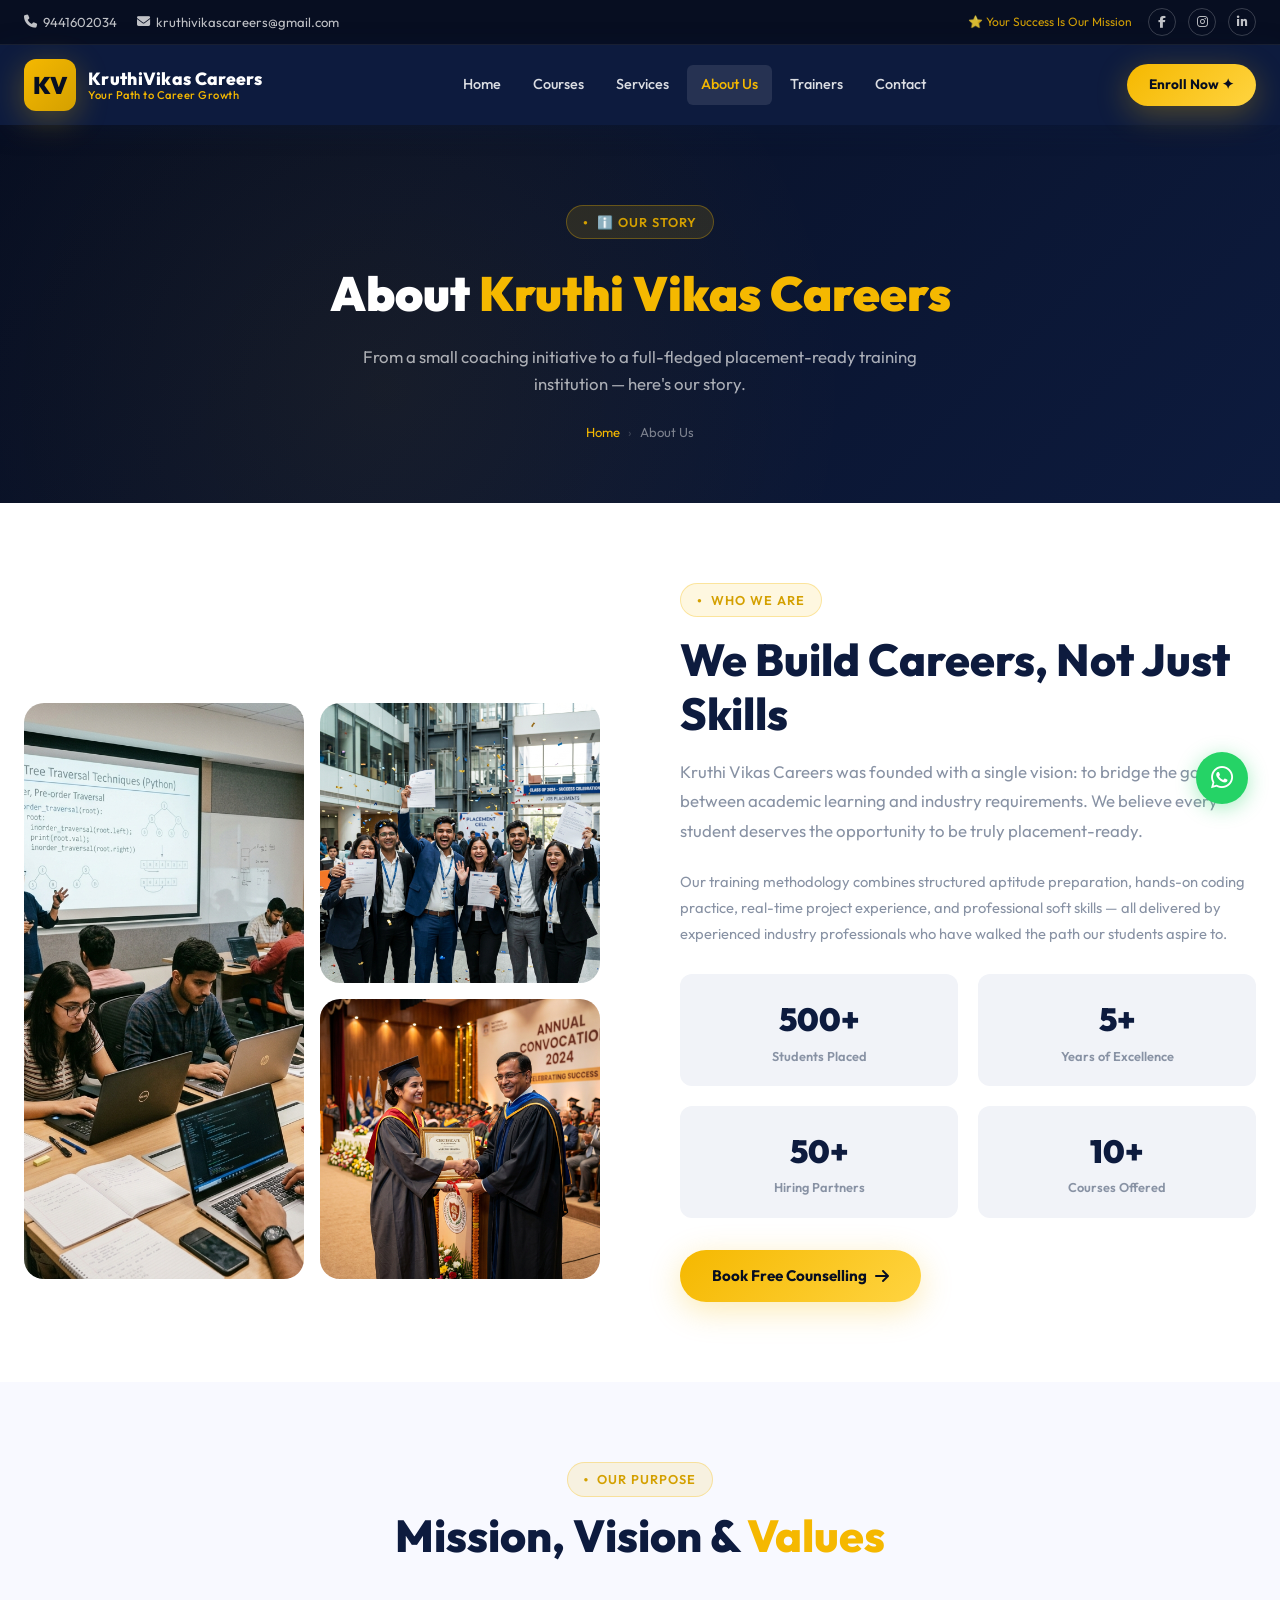
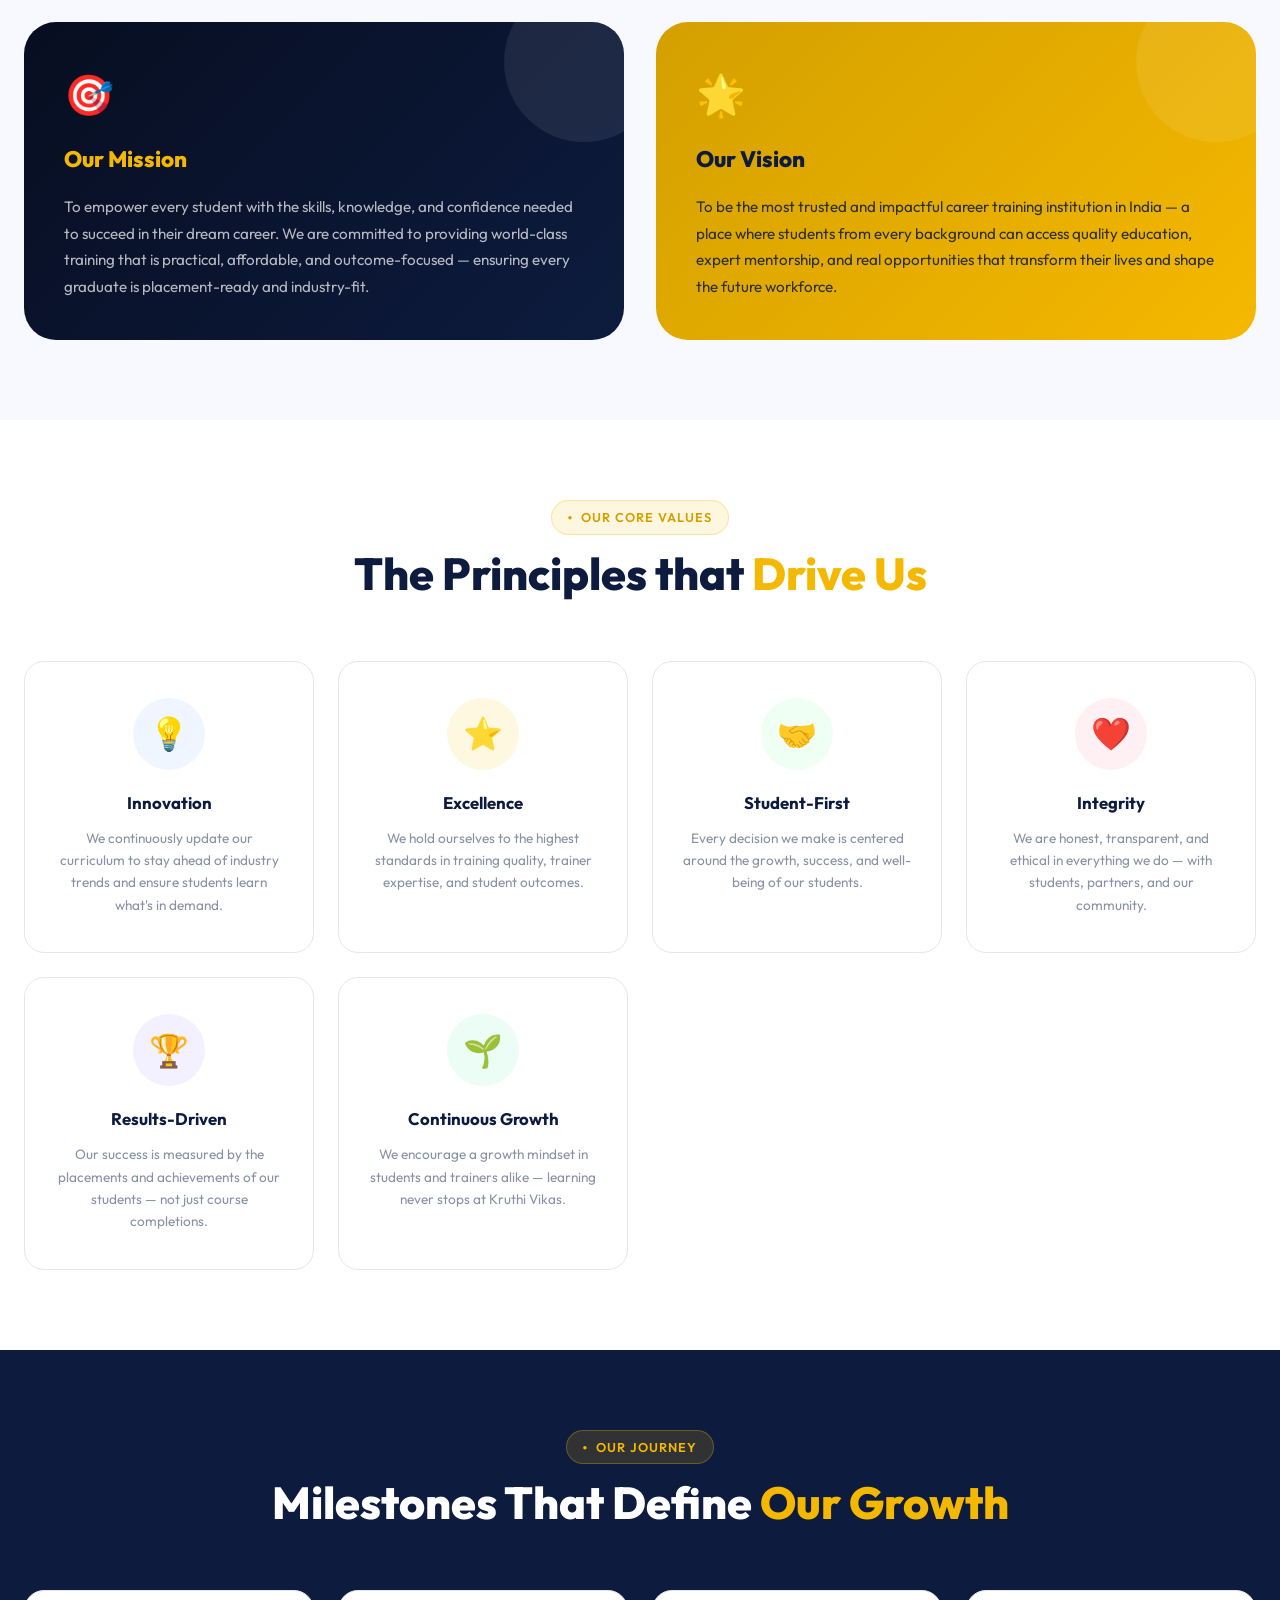
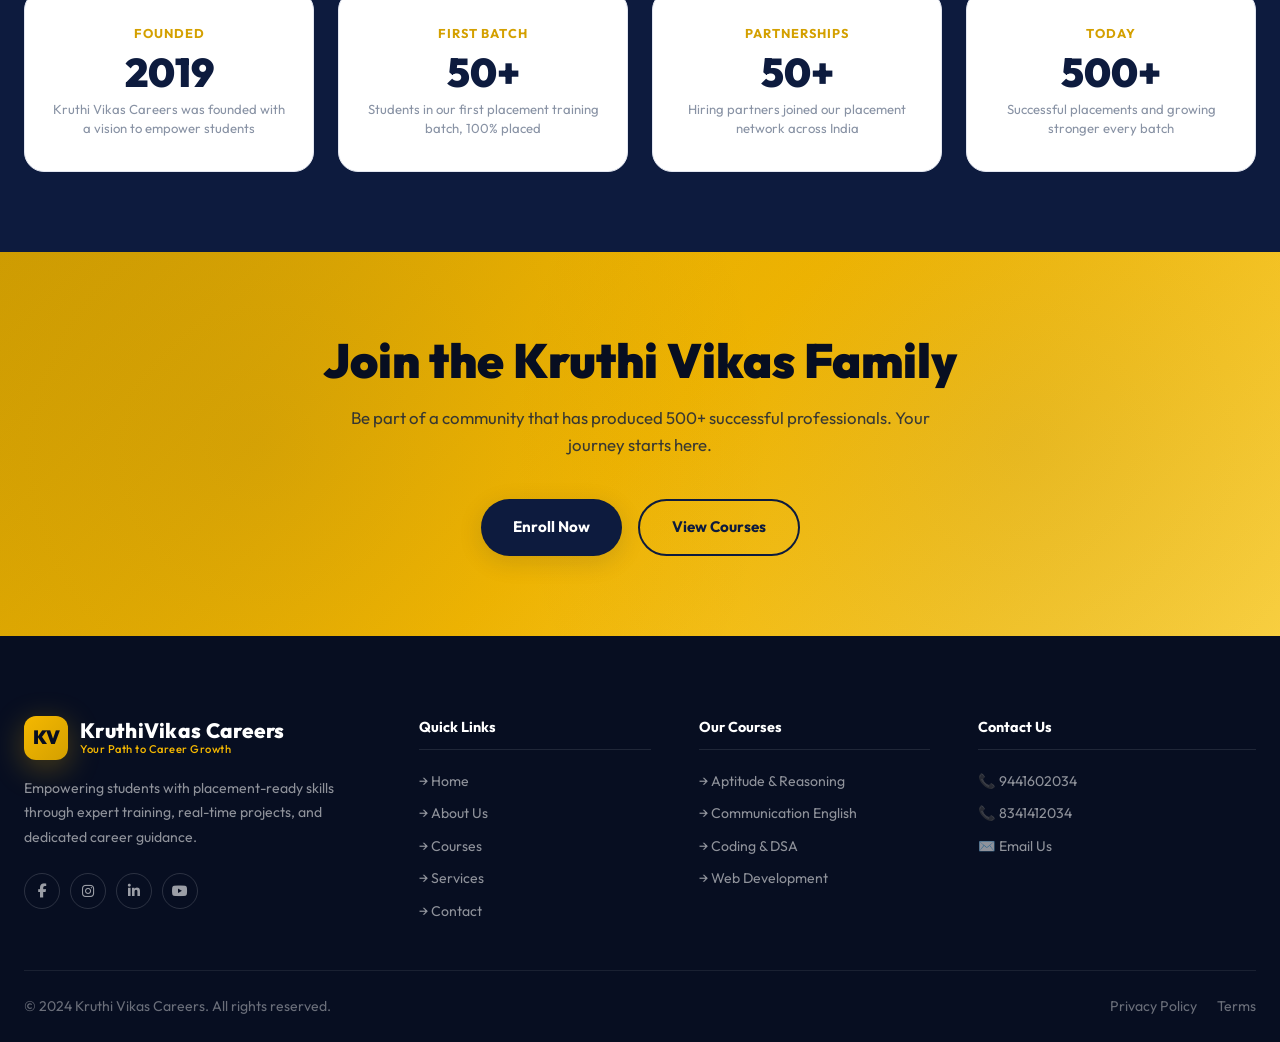
==== about.html @ ca3c44d1 "First Upload" ====
<!DOCTYPE html>
<html lang="en">
<head>
  <meta charset="UTF-8" />
  <meta name="viewport" content="width=device-width, initial-scale=1.0" />
  <title>About Us | Kruthi Vikas Careers</title>
  <meta name="description" content="Learn about Kruthi Vikas Careers — our mission to empower students with placement-ready skills, our story, values, and the team behind our success." />
  <link rel="stylesheet" href="assets/style.css" />
  <link rel="stylesheet" href="https://cdnjs.cloudflare.com/ajax/libs/font-awesome/6.5.0/css/all.min.css" />
  <style>
    .about-hero { display:grid;grid-template-columns:1fr 1fr;gap:80px;align-items:center;padding:80px 0; }
    .about-img-grid { display:grid;grid-template-columns:1fr 1fr;gap:16px;height:480px; }
    .about-img-grid img { width:100%;height:100%;object-fit:cover;border-radius:var(--radius-lg); }
    .about-img-grid img:first-child { grid-row:span 2;border-radius:var(--radius-xl); }
    .values-grid { display:grid;grid-template-columns:repeat(auto-fill,minmax(260px,1fr));gap:24px;margin-top:60px; }
    .value-card { padding:36px 28px;border-radius:var(--radius-lg);background:var(--white);border:1px solid var(--gray-200);text-align:center;transition:var(--transition); }
    .value-card:hover { transform:translateY(-4px);box-shadow:var(--shadow-md);border-color:var(--gold); }
    .value-icon { width:72px;height:72px;border-radius:50%;display:grid;place-items:center;font-size:2rem;margin:0 auto 20px; }
    .value-card h3 { font-size:1.05rem;font-weight:700;color:var(--navy);margin-bottom:10px; }
    .value-card p { font-size:0.85rem;color:var(--gray-500);line-height:1.65; }
    .mission-vision { display:grid;grid-template-columns:1fr 1fr;gap:32px;margin-top:60px; }
    .mv-card { padding:40px;border-radius:var(--radius-xl);position:relative;overflow:hidden; }
    .mv-card::before { content:'';position:absolute;top:-40px;right:-40px;width:160px;height:160px;border-radius:50%;background:rgba(255,255,255,0.08); }
    .mv-card.mission { background:linear-gradient(135deg,var(--navy-dark),var(--navy)); }
    .mv-card.vision  { background:linear-gradient(135deg,var(--gold-dark),var(--gold)); }
    .mv-icon { font-size:2.5rem;margin-bottom:16px; }
    .mv-card.mission h3 { color:var(--gold); }
    .mv-card.vision h3  { color:var(--navy); }
    .mv-card.mission p  { color:rgba(255,255,255,0.7);font-size:0.95rem;line-height:1.75; }
    .mv-card.vision p   { color:var(--navy);opacity:0.85;font-size:0.95rem;line-height:1.75; }
    .team-section { padding:100px 0;background:var(--off-white); }
    .milestones { display:grid;grid-template-columns:repeat(4,1fr);gap:24px;margin-top:60px; }
    .milestone-card { background:var(--white);border-radius:var(--radius-lg);padding:32px 24px;text-align:center;border:1px solid var(--gray-200);transition:var(--transition); }
    .milestone-card:hover { box-shadow:var(--shadow-md);border-color:var(--gold); }
    .milestone-year { font-size:0.8rem;font-weight:700;color:var(--gold-dark);text-transform:uppercase;letter-spacing:1px;margin-bottom:8px; }
    .milestone-num  { font-size:2.5rem;font-weight:900;color:var(--navy);line-height:1; }
    .milestone-desc { font-size:0.82rem;color:var(--gray-500);margin-top:8px;line-height:1.5; }
    @media(max-width:768px){.about-hero{grid-template-columns:1fr;gap:40px;}.about-img-grid{height:320px;}.mission-vision{grid-template-columns:1fr;}.milestones{grid-template-columns:repeat(2,1fr);}}.about-img-grid img:first-child{border-radius:var(--radius-lg);}
  </style>
</head>
<body>

<!-- TOP BAR -->
<div id="topbar">
  <div class="container">
    <div class="topbar-left">
      <span class="topbar-item"><i class="fa fa-phone"></i> <a href="tel:9441602034">9441602034</a></span>
      <span class="topbar-item"><i class="fa fa-envelope"></i> <a href="mailto:kruthivikascareers@gmail.com">kruthivikascareers@gmail.com</a></span>
    </div>
    <div class="topbar-right">
      <span style="font-size:0.75rem;color:rgba(245,184,0,0.85);">⭐ Your Success Is Our Mission</span>
      <div class="social-links"><a href="#"><i class="fab fa-facebook-f"></i></a><a href="#"><i class="fab fa-instagram"></i></a><a href="#"><i class="fab fa-linkedin-in"></i></a></div>
    </div>
  </div>
</div>

<!-- NAVBAR -->
<nav id="navbar">
  <div class="container">
    <div class="nav-inner">
      <a href="index.html" class="nav-logo"><div class="logo-icon">KV</div><div class="logo-text"><span class="name">KruthiVikas Careers</span><span class="tagline">Your Path to Career Growth</span></div></a>
      <ul class="nav-links">
        <li><a href="index.html">Home</a></li>
        <li><a href="courses.html">Courses</a></li>
        <li><a href="services.html">Services</a></li>
        <li><a href="about.html" class="active">About Us</a></li>
        <li><a href="trainers.html">Trainers</a></li>
        <li><a href="contact.html">Contact</a></li>
      </ul>
      <div class="nav-actions"><a href="contact.html" class="btn btn-primary btn-sm">Enroll Now ✦</a><button class="hamburger" id="hamburger"><span></span><span></span><span></span></button></div>
    </div>
  </div>
</nav>
<div class="mobile-nav" id="mobileNav">
  <div class="mobile-nav-header"><a href="index.html" class="nav-logo"><div class="logo-icon" style="width:40px;height:40px;font-size:1.1rem;">KV</div><div class="logo-text"><span class="name">KruthiVikas Careers</span></div></a><button class="mobile-nav-close" id="mobileNavClose">✕</button></div>
  <div class="mobile-nav-links"><a href="index.html">🏠 Home</a><a href="courses.html">📚 Courses</a><a href="services.html">⚡ Services</a><a href="about.html">ℹ️ About Us</a><a href="trainers.html">👨‍🏫 Trainers</a><a href="contact.html">📞 Contact</a></div>
  <div class="mobile-nav-footer"><div class="mobile-nav-cta"><a href="contact.html" class="btn btn-primary" style="justify-content:center;">Enroll Now ✦</a></div></div>
</div>

<!-- PAGE HEADER -->
<div class="page-header">
  <div class="container">
    <div class="page-header-inner">
      <div class="section-tag" style="margin:0 auto 16px;">ℹ️ Our Story</div>
      <h1>About <span>Kruthi Vikas Careers</span></h1>
      <p>From a small coaching initiative to a full-fledged placement-ready training institution — here's our story.</p>
      <div class="breadcrumb"><a href="index.html">Home</a><span class="sep">›</span><span>About Us</span></div>
    </div>
  </div>
</div>

<!-- ABOUT HERO -->
<section style="background:var(--white);">
  <div class="container">
    <div class="about-hero">
      <!-- Left Images -->
      <div class="about-img-grid fade-up">
        <img src="assets/training_classroom.png" alt="Training at Kruthi Vikas" loading="lazy" />
        <img src="assets/placement_success.png" alt="Placement Success" loading="lazy" />
        <img src="assets/certification_award.png" alt="Certification Award" loading="lazy" />
      </div>
      <!-- Right Content -->
      <div class="fade-up fade-up-delay-1">
        <div class="section-tag">Who We Are</div>
        <h2 class="section-title" style="margin:16px 0;">We Build Careers, Not Just Skills</h2>
        <p class="section-subtitle" style="margin-bottom:24px;">Kruthi Vikas Careers was founded with a single vision: to bridge the gap between academic learning and industry requirements. We believe every student deserves the opportunity to be truly placement-ready.</p>
        <p style="font-size:0.92rem;color:var(--gray-500);line-height:1.75;margin-bottom:28px;">Our training methodology combines structured aptitude preparation, hands-on coding practice, real-time project experience, and professional soft skills — all delivered by experienced industry professionals who have walked the path our students aspire to.</p>
        <div style="display:grid;grid-template-columns:1fr 1fr;gap:20px;margin-bottom:32px;">
          <div style="padding:20px;background:var(--gray-100);border-radius:var(--radius-md);text-align:center;">
            <div style="font-size:2rem;font-weight:900;color:var(--navy);">500+</div>
            <div style="font-size:0.8rem;color:var(--gray-500);font-weight:600;">Students Placed</div>
          </div>
          <div style="padding:20px;background:var(--gray-100);border-radius:var(--radius-md);text-align:center;">
            <div style="font-size:2rem;font-weight:900;color:var(--navy);">5+</div>
            <div style="font-size:0.8rem;color:var(--gray-500);font-weight:600;">Years of Excellence</div>
          </div>
          <div style="padding:20px;background:var(--gray-100);border-radius:var(--radius-md);text-align:center;">
            <div style="font-size:2rem;font-weight:900;color:var(--navy);">50+</div>
            <div style="font-size:0.8rem;color:var(--gray-500);font-weight:600;">Hiring Partners</div>
          </div>
          <div style="padding:20px;background:var(--gray-100);border-radius:var(--radius-md);text-align:center;">
            <div style="font-size:2rem;font-weight:900;color:var(--navy);">10+</div>
            <div style="font-size:0.8rem;color:var(--gray-500);font-weight:600;">Courses Offered</div>
          </div>
        </div>
        <a href="contact.html" class="btn btn-primary">Book Free Counselling <i class="fa fa-arrow-right"></i></a>
      </div>
    </div>
  </div>
</section>

<!-- MISSION & VISION -->
<section style="padding:80px 0;background:var(--off-white);">
  <div class="container">
    <div class="section-header fade-up">
      <div class="section-tag">Our Purpose</div>
      <h2 class="section-title">Mission, Vision & <span class="highlight">Values</span></h2>
    </div>
    <div class="mission-vision">
      <div class="mv-card mission fade-up">
        <div class="mv-icon">🎯</div>
        <h3 style="font-size:1.4rem;font-weight:800;margin-bottom:16px;">Our Mission</h3>
        <p>To empower every student with the skills, knowledge, and confidence needed to succeed in their dream career. We are committed to providing world-class training that is practical, affordable, and outcome-focused — ensuring every graduate is placement-ready and industry-fit.</p>
      </div>
      <div class="mv-card vision fade-up fade-up-delay-1">
        <div class="mv-icon">🌟</div>
        <h3 style="font-size:1.4rem;font-weight:800;margin-bottom:16px;">Our Vision</h3>
        <p>To be the most trusted and impactful career training institution in India — a place where students from every background can access quality education, expert mentorship, and real opportunities that transform their lives and shape the future workforce.</p>
      </div>
    </div>
  </div>
</section>

<!-- VALUES -->
<section style="padding:80px 0;background:var(--white);">
  <div class="container">
    <div class="section-header fade-up">
      <div class="section-tag">Our Core Values</div>
      <h2 class="section-title">The Principles that <span class="highlight">Drive Us</span></h2>
    </div>
    <div class="values-grid">
      <div class="value-card fade-up">
        <div class="value-icon" style="background:#EFF6FF;">💡</div>
        <h3>Innovation</h3>
        <p>We continuously update our curriculum to stay ahead of industry trends and ensure students learn what's in demand.</p>
      </div>
      <div class="value-card fade-up fade-up-delay-1">
        <div class="value-icon" style="background:#FFF8E1;">⭐</div>
        <h3>Excellence</h3>
        <p>We hold ourselves to the highest standards in training quality, trainer expertise, and student outcomes.</p>
      </div>
      <div class="value-card fade-up fade-up-delay-2">
        <div class="value-icon" style="background:#F0FFF4;">🤝</div>
        <h3>Student-First</h3>
        <p>Every decision we make is centered around the growth, success, and well-being of our students.</p>
      </div>
      <div class="value-card fade-up">
        <div class="value-icon" style="background:#FFF0F3;">❤️</div>
        <h3>Integrity</h3>
        <p>We are honest, transparent, and ethical in everything we do — with students, partners, and our community.</p>
      </div>
      <div class="value-card fade-up fade-up-delay-1">
        <div class="value-icon" style="background:#F3F0FF;">🏆</div>
        <h3>Results-Driven</h3>
        <p>Our success is measured by the placements and achievements of our students — not just course completions.</p>
      </div>
      <div class="value-card fade-up fade-up-delay-2">
        <div class="value-icon" style="background:#ECFDF5;">🌱</div>
        <h3>Continuous Growth</h3>
        <p>We encourage a growth mindset in students and trainers alike — learning never stops at Kruthi Vikas.</p>
      </div>
    </div>
  </div>
</section>

<!-- MILESTONES -->
<section style="padding:80px 0;background:var(--navy);">
  <div class="container">
    <div class="section-header fade-up">
      <div class="section-tag" style="background:rgba(245,184,0,0.15);border-color:rgba(245,184,0,0.3);color:var(--gold);">Our Journey</div>
      <h2 class="section-title" style="color:var(--white);">Milestones That Define <span class="highlight">Our Growth</span></h2>
    </div>
    <div class="milestones">
      <div class="milestone-card fade-up">
        <div class="milestone-year">Founded</div>
        <div class="milestone-num">2019</div>
        <div class="milestone-desc">Kruthi Vikas Careers was founded with a vision to empower students</div>
      </div>
      <div class="milestone-card fade-up fade-up-delay-1">
        <div class="milestone-year">First Batch</div>
        <div class="milestone-num">50+</div>
        <div class="milestone-desc">Students in our first placement training batch, 100% placed</div>
      </div>
      <div class="milestone-card fade-up fade-up-delay-2">
        <div class="milestone-year">Partnerships</div>
        <div class="milestone-num">50+</div>
        <div class="milestone-desc">Hiring partners joined our placement network across India</div>
      </div>
      <div class="milestone-card fade-up fade-up-delay-3">
        <div class="milestone-year">Today</div>
        <div class="milestone-num">500+</div>
        <div class="milestone-desc">Successful placements and growing stronger every batch</div>
      </div>
    </div>
  </div>
</section>

<!-- CTA -->
<section id="cta-banner">
  <div class="container">
    <div class="cta-inner">
      <h2>Join the Kruthi Vikas Family</h2>
      <p>Be part of a community that has produced 500+ successful professionals. Your journey starts here.</p>
      <div class="cta-buttons"><a href="contact.html" class="btn btn-navy">Enroll Now</a><a href="courses.html" class="btn btn-outline" style="border-color:var(--navy);color:var(--navy);">View Courses</a></div>
    </div>
  </div>
</section>

<!-- FOOTER -->
<footer>
  <div class="container">
    <div class="footer-main">
      <div class="footer-brand"><a href="index.html" class="nav-logo"><div class="logo-icon" style="width:44px;height:44px;font-size:1.2rem;">KV</div><div class="logo-text"><span class="name">KruthiVikas Careers</span><span class="tagline" style="color:var(--gold);">Your Path to Career Growth</span></div></a><p>Empowering students with placement-ready skills through expert training, real-time projects, and dedicated career guidance.</p><div class="footer-social"><a href="#"><i class="fab fa-facebook-f"></i></a><a href="#"><i class="fab fa-instagram"></i></a><a href="#"><i class="fab fa-linkedin-in"></i></a><a href="#"><i class="fab fa-youtube"></i></a></div></div>
      <div class="footer-col"><h4>Quick Links</h4><ul><li><a href="index.html">→ Home</a></li><li><a href="about.html">→ About Us</a></li><li><a href="courses.html">→ Courses</a></li><li><a href="services.html">→ Services</a></li><li><a href="contact.html">→ Contact</a></li></ul></div>
      <div class="footer-col"><h4>Our Courses</h4><ul><li><a href="courses.html">→ Aptitude & Reasoning</a></li><li><a href="courses.html">→ Communication English</a></li><li><a href="courses.html">→ Coding & DSA</a></li><li><a href="courses.html">→ Web Development</a></li></ul></div>
      <div class="footer-col"><h4>Contact Us</h4><ul><li><a href="tel:9441602034">📞 9441602034</a></li><li><a href="tel:8341412034">📞 8341412034</a></li><li><a href="mailto:kruthivikascareers@gmail.com">✉️ Email Us</a></li></ul></div>
    </div>
    <div class="footer-bottom"><p>© 2024 Kruthi Vikas Careers. All rights reserved.</p><div class="footer-links"><a href="#">Privacy Policy</a><a href="#">Terms</a></div></div>
  </div>
</footer>

<a href="https://wa.me/919441602034" id="wa-float" aria-label="WhatsApp"><i class="fab fa-whatsapp"></i></a>
<button id="scroll-top" onclick="scrollToTop()"><i class="fa fa-arrow-up"></i></button>

<script>
const hamburger=document.getElementById('hamburger'),mobileNav=document.getElementById('mobileNav'),mobileNavClose=document.getElementById('mobileNavClose');
window.addEventListener('scroll',()=>{document.getElementById('navbar').classList.toggle('scrolled',window.scrollY>60);document.getElementById('scroll-top').classList.toggle('visible',window.scrollY>60);});
hamburger.addEventListener('click',()=>{hamburger.classList.toggle('open');mobileNav.classList.toggle('open');document.body.style.overflow=mobileNav.classList.contains('open')?'hidden':'';});
mobileNavClose.addEventListener('click',()=>{hamburger.classList.remove('open');mobileNav.classList.remove('open');document.body.style.overflow='';});
function scrollToTop(){window.scrollTo({top:0,behavior:'smooth'});}
const obs=new IntersectionObserver(e=>e.forEach(e=>e.isIntersecting&&e.target.classList.add('visible')),{threshold:0.1});
document.querySelectorAll('.fade-up').forEach(el=>obs.observe(el));
</script>
</body>
</html>
---- assets/style.css ----
/* ==========================================================
   KRUTHI VIKAS CAREERS — Main Stylesheet
   Color Palette: Deep Navy #0D1B3E | Gold #F5B800 | White #FFFFFF
   ========================================================== */

@import url('https://fonts.googleapis.com/css2?family=Outfit:wght@300;400;500;600;700;800;900&family=Poppins:wght@300;400;500;600;700;800&display=swap');

/* ─── CSS Custom Properties ─── */
:root {
  --navy:        #0D1B3E;
  --navy-light:  #1A2F5E;
  --navy-dark:   #070E21;
  --gold:        #F5B800;
  --gold-light:  #FFD440;
  --gold-dark:   #D4A000;
  --white:       #FFFFFF;
  --off-white:   #F8F9FF;
  --gray-100:    #F1F3F8;
  --gray-200:    #E2E6F0;
  --gray-500:    #8892A4;
  --gray-700:    #4A5568;
  --text-dark:   #1A202C;

  --font-main:   'Outfit', sans-serif;
  --font-accent: 'Poppins', sans-serif;

  --radius-sm:   6px;
  --radius-md:   12px;
  --radius-lg:   20px;
  --radius-xl:   32px;
  --radius-full: 9999px;

  --shadow-sm:   0 2px 8px rgba(13,27,62,0.08);
  --shadow-md:   0 6px 24px rgba(13,27,62,0.14);
  --shadow-lg:   0 16px 48px rgba(13,27,62,0.20);
  --shadow-gold: 0 8px 32px rgba(245,184,0,0.30);

  --transition:  all 0.3s cubic-bezier(0.4, 0, 0.2, 1);
  --transition-fast: all 0.15s ease;
}

/* ─── Reset & Base ─── */
*, *::before, *::after { box-sizing: border-box; margin: 0; padding: 0; }

html {
  scroll-behavior: smooth;
  font-size: 16px;
}

body {
  font-family: var(--font-main);
  color: var(--text-dark);
  background: var(--white);
  line-height: 1.6;
  overflow-x: hidden;
}

img { max-width: 100%; height: auto; display: block; }
a  { text-decoration: none; color: inherit; }
ul { list-style: none; }
button { cursor: pointer; border: none; background: none; font-family: inherit; }

.container {
  width: 100%;
  max-width: 1280px;
  margin: 0 auto;
  padding: 0 24px;
}

/* ─── Typography Utilities ─── */
.section-tag {
  display: inline-flex;
  align-items: center;
  gap: 8px;
  background: rgba(245,184,0,0.12);
  color: var(--gold-dark);
  border: 1px solid rgba(245,184,0,0.30);
  padding: 6px 16px;
  border-radius: var(--radius-full);
  font-size: 0.8rem;
  font-weight: 600;
  text-transform: uppercase;
  letter-spacing: 1px;
}
.section-tag::before { content: '●'; font-size: 0.5rem; }

.section-title {
  font-size: clamp(1.8rem, 4vw, 2.8rem);
  font-weight: 800;
  line-height: 1.2;
  color: var(--navy);
}
.section-title .highlight { color: var(--gold); }
.section-title .highlight-white { color: var(--white); }

.section-subtitle {
  font-size: 1.05rem;
  color: var(--gray-500);
  max-width: 600px;
  line-height: 1.75;
}

/* ─── Buttons ─── */
.btn {
  display: inline-flex;
  align-items: center;
  gap: 8px;
  padding: 14px 32px;
  border-radius: var(--radius-full);
  font-size: 0.95rem;
  font-weight: 700;
  transition: var(--transition);
  white-space: nowrap;
}
.btn-primary {
  background: linear-gradient(135deg, var(--gold), var(--gold-light));
  color: var(--navy-dark);
  box-shadow: var(--shadow-gold);
}
.btn-primary:hover {
  background: linear-gradient(135deg, var(--gold-light), var(--gold));
  transform: translateY(-2px);
  box-shadow: 0 12px 40px rgba(245,184,0,0.45);
}
.btn-outline {
  border: 2px solid var(--white);
  color: var(--white);
  background: transparent;
}
.btn-outline:hover {
  background: var(--white);
  color: var(--navy);
}
.btn-navy {
  background: var(--navy);
  color: var(--white);
  box-shadow: var(--shadow-md);
}
.btn-navy:hover {
  background: var(--navy-light);
  transform: translateY(-2px);
}
.btn-gold-outline {
  border: 2px solid var(--gold);
  color: var(--gold);
  background: transparent;
}
.btn-gold-outline:hover {
  background: var(--gold);
  color: var(--navy-dark);
}
.btn-sm { padding: 10px 22px; font-size: 0.85rem; }
.btn svg, .btn i { font-size: 1rem; }

/* ─── Topbar ─── */
#topbar {
  background: var(--navy-dark);
  color: rgba(255,255,255,0.75);
  font-size: 0.82rem;
  padding: 8px 0;
  border-bottom: 1px solid rgba(255,255,255,0.08);
}
#topbar .container {
  display: flex;
  align-items: center;
  justify-content: space-between;
  flex-wrap: wrap;
  gap: 8px;
}
#topbar .topbar-left { display: flex; align-items: center; gap: 20px; flex-wrap: wrap; }
#topbar .topbar-right { display: flex; align-items: center; gap: 16px; }
#topbar a { color: rgba(255,255,255,0.75); transition: var(--transition-fast); }
#topbar a:hover { color: var(--gold); }
#topbar .topbar-item { display: flex; align-items: center; gap: 6px; }
.social-links { display: flex; align-items: center; gap: 12px; }
.social-links a {
  width: 28px; height: 28px;
  display: grid; place-items: center;
  border-radius: 50%;
  border: 1px solid rgba(255,255,255,0.20);
  color: rgba(255,255,255,0.7);
  font-size: 0.75rem;
  transition: var(--transition-fast);
}
.social-links a:hover { background: var(--gold); color: var(--navy-dark); border-color: var(--gold); }

/* ─── Navbar ─── */
#navbar {
  position: sticky;
  top: 0;
  z-index: 1000;
  background: var(--navy);
  box-shadow: 0 4px 24px rgba(13,27,62,0.30);
  transition: var(--transition);
}
#navbar.scrolled {
  background: rgba(13,27,62,0.97);
  backdrop-filter: blur(16px);
}
#navbar .nav-inner {
  display: flex;
  align-items: center;
  justify-content: space-between;
  padding: 14px 0;
  gap: 24px;
}

/* Logo */
.nav-logo { display: flex; align-items: center; gap: 12px; flex-shrink: 0; }
.nav-logo .logo-icon {
  width: 52px; height: 52px;
  background: linear-gradient(135deg, var(--gold), var(--gold-dark));
  border-radius: var(--radius-md);
  display: grid; place-items: center;
  font-size: 1.5rem;
  font-weight: 900;
  color: var(--navy-dark);
  box-shadow: var(--shadow-gold);
}
.nav-logo .logo-text { line-height: 1.2; }
.nav-logo .logo-text .name {
  display: block;
  font-size: 1.1rem;
  font-weight: 800;
  color: var(--white);
  letter-spacing: 0.3px;
}
.nav-logo .logo-text .tagline {
  display: block;
  font-size: 0.7rem;
  color: var(--gold);
  font-weight: 500;
  letter-spacing: 0.5px;
}

/* Nav Links */
.nav-links {
  display: flex;
  align-items: center;
  gap: 4px;
}
.nav-links a, .nav-links .dropdown-trigger {
  color: rgba(255,255,255,0.85);
  font-size: 0.9rem;
  font-weight: 500;
  padding: 8px 14px;
  border-radius: var(--radius-sm);
  transition: var(--transition-fast);
  display: flex;
  align-items: center;
  gap: 5px;
  white-space: nowrap;
}
.nav-links a:hover,
.nav-links a.active,
.nav-links .dropdown-trigger:hover {
  background: rgba(255,255,255,0.1);
  color: var(--gold);
}

/* Dropdown */
.nav-dropdown { position: relative; }
.dropdown-trigger { cursor: pointer; }
.dropdown-trigger svg { width: 12px; height: 12px; transition: transform 0.2s; }
.nav-dropdown:hover .dropdown-trigger svg { transform: rotate(180deg); }
.dropdown-menu {
  position: absolute;
  top: calc(100% + 8px);
  left: 50%;
  transform: translateX(-50%) translateY(8px);
  min-width: 220px;
  background: var(--white);
  border-radius: var(--radius-md);
  box-shadow: var(--shadow-lg);
  border: 1px solid var(--gray-200);
  padding: 8px;
  opacity: 0;
  visibility: hidden;
  transition: all 0.2s ease;
  z-index: 100;
}
.nav-dropdown:hover .dropdown-menu {
  opacity: 1;
  visibility: visible;
  transform: translateX(-50%) translateY(0);
}
.dropdown-menu a {
  display: flex;
  align-items: center;
  gap: 10px;
  padding: 10px 16px;
  border-radius: var(--radius-sm);
  color: var(--navy);
  font-size: 0.88rem;
  font-weight: 500;
}
.dropdown-menu a:hover { background: var(--gray-100); color: var(--gold-dark); }
.dropdown-menu a .dm-icon {
  width: 32px; height: 32px;
  background: var(--gray-100);
  border-radius: 8px;
  display: grid; place-items: center;
  font-size: 1rem;
  flex-shrink: 0;
}

/* Nav Actions */
.nav-actions { display: flex; align-items: center; gap: 12px; flex-shrink: 0; }

/* Hamburger */
.hamburger {
  display: none;
  flex-direction: column;
  gap: 5px;
  padding: 6px;
  cursor: pointer;
  border-radius: var(--radius-sm);
}
.hamburger span {
  display: block;
  width: 24px; height: 2px;
  background: var(--white);
  border-radius: 2px;
  transition: var(--transition);
}
.hamburger.open span:nth-child(1) { transform: translateY(7px) rotate(45deg); }
.hamburger.open span:nth-child(2) { opacity: 0; }
.hamburger.open span:nth-child(3) { transform: translateY(-7px) rotate(-45deg); }

/* Mobile Nav */
.mobile-nav {
  display: none;
  position: fixed;
  top: 0; left: 0;
  width: 100%; height: 100%;
  background: var(--navy-dark);
  z-index: 999;
  flex-direction: column;
  overflow-y: auto;
}
.mobile-nav.open { display: flex; }
.mobile-nav-header {
  display: flex;
  align-items: center;
  justify-content: space-between;
  padding: 20px 24px;
  border-bottom: 1px solid rgba(255,255,255,0.08);
}
.mobile-nav-close {
  width: 40px; height: 40px;
  display: grid; place-items: center;
  color: var(--white);
  font-size: 1.4rem;
  border-radius: 50%;
  border: 1px solid rgba(255,255,255,0.15);
}
.mobile-nav-links { padding: 24px; display: flex; flex-direction: column; gap: 4px; }
.mobile-nav-links a {
  color: rgba(255,255,255,0.85);
  padding: 14px 16px;
  border-radius: var(--radius-sm);
  font-size: 1rem;
  font-weight: 500;
  border-bottom: 1px solid rgba(255,255,255,0.06);
  display: flex;
  align-items: center;
  justify-content: space-between;
}
.mobile-nav-links a:hover { color: var(--gold); background: rgba(255,255,255,0.05); }
.mobile-nav-footer { padding: 24px; margin-top: auto; border-top: 1px solid rgba(255,255,255,0.08); }
.mobile-nav-cta { display: flex; flex-direction: column; gap: 12px; }

/* ─── HERO SECTION ─── */
#hero {
  position: relative;
  min-height: 100vh;
  display: flex;
  align-items: center;
  overflow: hidden;
  background: linear-gradient(135deg, var(--navy-dark) 0%, var(--navy) 50%, #162550 100%);
}
.hero-bg-pattern {
  position: absolute;
  inset: 0;
  opacity: 0.04;
  background-image:
    radial-gradient(circle at 20% 30%, var(--gold) 1px, transparent 1px),
    radial-gradient(circle at 80% 70%, var(--gold) 1px, transparent 1px);
  background-size: 60px 60px;
}
.hero-glow {
  position: absolute;
  width: 600px; height: 600px;
  border-radius: 50%;
  background: radial-gradient(circle, rgba(245,184,0,0.08) 0%, transparent 70%);
  top: -100px; right: -100px;
  pointer-events: none;
}
.hero-glow-2 {
  position: absolute;
  width: 400px; height: 400px;
  border-radius: 50%;
  background: radial-gradient(circle, rgba(26,47,94,0.5) 0%, transparent 70%);
  bottom: -100px; left: -50px;
  pointer-events: none;
}

.hero-inner {
  display: grid;
  grid-template-columns: 1fr 1fr;
  gap: 60px;
  align-items: center;
  width: 100%;
  padding: 100px 0 60px;
}

.hero-badge {
  display: inline-flex;
  align-items: center;
  gap: 8px;
  background: rgba(245,184,0,0.15);
  border: 1px solid rgba(245,184,0,0.35);
  color: var(--gold);
  padding: 8px 18px;
  border-radius: var(--radius-full);
  font-size: 0.82rem;
  font-weight: 600;
  letter-spacing: 0.5px;
  text-transform: uppercase;
  margin-bottom: 24px;
  width: fit-content;
}
.hero-badge .pulse {
  width: 8px; height: 8px;
  background: var(--gold);
  border-radius: 50%;
  animation: pulse-anim 1.5s infinite;
}
@keyframes pulse-anim {
  0%, 100% { opacity: 1; transform: scale(1); }
  50% { opacity: 0.5; transform: scale(1.3); }
}

.hero-title {
  font-size: clamp(2.2rem, 5vw, 3.6rem);
  font-weight: 900;
  line-height: 1.12;
  color: var(--white);
  margin-bottom: 20px;
  letter-spacing: -0.5px;
}
.hero-title .line-gold { color: var(--gold); display: block; }
.hero-title .line-outline {
  -webkit-text-stroke: 2px rgba(255,255,255,0.3);
  color: transparent;
  display: block;
}

.hero-subtitle {
  font-size: 1.08rem;
  color: rgba(255,255,255,0.7);
  line-height: 1.75;
  margin-bottom: 36px;
  max-width: 520px;
}

.hero-cta-group {
  display: flex;
  align-items: center;
  gap: 16px;
  flex-wrap: wrap;
  margin-bottom: 48px;
}

.hero-features {
  display: flex;
  gap: 24px;
  flex-wrap: wrap;
}
.hero-feature {
  display: flex;
  align-items: center;
  gap: 8px;
  color: rgba(255,255,255,0.75);
  font-size: 0.88rem;
  font-weight: 500;
}
.hero-feature .check {
  width: 20px; height: 20px;
  background: linear-gradient(135deg, var(--gold), var(--gold-light));
  border-radius: 50%;
  display: grid; place-items: center;
  color: var(--navy-dark);
  font-size: 0.65rem;
  flex-shrink: 0;
}

/* Hero Right */
.hero-right {
  position: relative;
  display: flex;
  justify-content: center;
  align-items: center;
}
.hero-img-wrap {
  position: relative;
  width: 100%;
  max-width: 560px;
}
.hero-img-wrap img {
  width: 100%;
  border-radius: var(--radius-xl);
  box-shadow: var(--shadow-lg);
  object-fit: cover;
  aspect-ratio: 4/3;
}
.hero-stat-card {
  position: absolute;
  background: rgba(255,255,255,0.97);
  backdrop-filter: blur(12px);
  border-radius: var(--radius-md);
  padding: 14px 20px;
  box-shadow: var(--shadow-md);
  display: flex;
  align-items: center;
  gap: 12px;
  animation: float 3s ease-in-out infinite;
}
.hero-stat-card .stat-icon {
  width: 44px; height: 44px;
  border-radius: var(--radius-sm);
  display: grid; place-items: center;
  font-size: 1.3rem;
  flex-shrink: 0;
}
.hero-stat-card .stat-val {
  font-size: 1.3rem;
  font-weight: 800;
  color: var(--navy);
  line-height: 1;
}
.hero-stat-card .stat-label { font-size: 0.72rem; color: var(--gray-500); font-weight: 500; }
.stat-card-1 { bottom: -24px; left: -24px; animation-delay: 0s; }
.stat-card-2 { top: -24px; right: -24px; animation-delay: 1s; }
.stat-card-3 { top: 50%; right: -32px; transform: translateY(-50%); animation-delay: 0.5s; }
@keyframes float {
  0%,100% { transform: translateY(0); }
  50%      { transform: translateY(-8px); }
}
.stat-card-3 { animation-name: float-side; }
@keyframes float-side {
  0%,100% { transform: translateY(-50%) translateX(0); }
  50%      { transform: translateY(-50%) translateX(-6px); }
}

/* Hero Scroll Indicator */
.scroll-indicator {
  position: absolute;
  bottom: 32px;
  left: 50%;
  transform: translateX(-50%);
  display: flex;
  flex-direction: column;
  align-items: center;
  gap: 8px;
  color: rgba(255,255,255,0.5);
  font-size: 0.75rem;
  animation: bounce 2s infinite;
}
.scroll-indicator .scroll-dot {
  width: 24px; height: 40px;
  border: 2px solid rgba(255,255,255,0.3);
  border-radius: 12px;
  display: flex;
  justify-content: center;
  padding-top: 6px;
}
.scroll-indicator .scroll-dot::after {
  content: '';
  width: 4px; height: 8px;
  background: var(--gold);
  border-radius: 2px;
  animation: scroll-down 1.5s infinite;
}
@keyframes scroll-down {
  0%   { transform: translateY(0); opacity: 1; }
  100% { transform: translateY(12px); opacity: 0; }
}
@keyframes bounce { 0%,100%{transform:translateX(-50%) translateY(0)} 50%{transform:translateX(-50%) translateY(-6px)} }

/* ─── STATS STRIP ─── */
#stats-strip {
  background: var(--gold);
  padding: 24px 0;
  overflow: hidden;
}
.stats-grid {
  display: grid;
  grid-template-columns: repeat(4, 1fr);
  gap: 0;
}
.stat-item {
  text-align: center;
  padding: 16px 24px;
  border-right: 1px solid rgba(13,27,62,0.15);
}
.stat-item:last-child { border-right: none; }
.stat-num {
  font-size: 2.2rem;
  font-weight: 900;
  color: var(--navy-dark);
  line-height: 1;
}
.stat-desc { font-size: 0.82rem; color: var(--navy); font-weight: 600; margin-top: 4px; }

/* ─── ABOUT / WHY US ─── */
#why-us {
  padding: 100px 0;
  background: var(--white);
  position: relative;
  overflow: hidden;
}
.why-us-inner {
  display: grid;
  grid-template-columns: 1fr 1fr;
  gap: 80px;
  align-items: center;
}
.why-us-img-wrap {
  position: relative;
}
.why-us-img-wrap .main-img {
  width: 100%;
  border-radius: var(--radius-xl);
  box-shadow: var(--shadow-lg);
  object-fit: cover;
  aspect-ratio: 4/3;
}
.why-us-img-wrap .accent-img {
  position: absolute;
  bottom: -24px;
  right: -24px;
  width: 45%;
  border-radius: var(--radius-lg);
  border: 4px solid var(--white);
  box-shadow: var(--shadow-md);
  object-fit: cover;
  aspect-ratio: 1;
}
.why-us-img-wrap .exp-badge {
  position: absolute;
  top: 24px;
  left: -24px;
  background: var(--gold);
  color: var(--navy-dark);
  padding: 16px 20px;
  border-radius: var(--radius-md);
  text-align: center;
  box-shadow: var(--shadow-gold);
}
.why-us-img-wrap .exp-badge .num {
  display: block;
  font-size: 2rem;
  font-weight: 900;
  line-height: 1;
}
.why-us-img-wrap .exp-badge .label {
  font-size: 0.72rem;
  font-weight: 700;
  text-transform: uppercase;
  letter-spacing: 0.5px;
}

.why-us-content .section-tag { margin-bottom: 16px; }
.why-us-content .section-title { margin-bottom: 16px; }
.why-us-content .section-subtitle { margin-bottom: 36px; }

.usp-list { display: flex; flex-direction: column; gap: 16px; margin-bottom: 36px; }
.usp-item {
  display: flex;
  gap: 16px;
  align-items: flex-start;
  padding: 16px;
  border-radius: var(--radius-md);
  border: 1px solid var(--gray-200);
  transition: var(--transition);
}
.usp-item:hover {
  border-color: var(--gold);
  box-shadow: 0 4px 20px rgba(245,184,0,0.12);
  transform: translateX(4px);
}
.usp-icon {
  width: 48px; height: 48px;
  background: linear-gradient(135deg, var(--navy), var(--navy-light));
  border-radius: var(--radius-sm);
  display: grid; place-items: center;
  font-size: 1.3rem;
  flex-shrink: 0;
  color: var(--gold);
}
.usp-text h4 { font-size: 0.95rem; font-weight: 700; color: var(--navy); margin-bottom: 4px; }
.usp-text p  { font-size: 0.85rem; color: var(--gray-500); line-height: 1.5; }

/* ─── COURSES ─── */
#courses {
  padding: 100px 0;
  background: var(--off-white);
}
.section-header {
  text-align: center;
  margin-bottom: 60px;
}
.section-header .section-tag { margin-bottom: 12px; }
.section-header .section-title { margin-bottom: 12px; }
.section-header .section-subtitle { margin: 0 auto; }

.courses-grid {
  display: grid;
  grid-template-columns: repeat(auto-fill, minmax(300px, 1fr));
  gap: 28px;
}
.course-card {
  background: var(--white);
  border-radius: var(--radius-lg);
  overflow: hidden;
  box-shadow: var(--shadow-sm);
  border: 1px solid var(--gray-200);
  transition: var(--transition);
  display: flex;
  flex-direction: column;
}
.course-card:hover {
  transform: translateY(-6px);
  box-shadow: var(--shadow-lg);
  border-color: transparent;
}
.course-card-header {
  padding: 28px;
  background: linear-gradient(135deg, var(--navy-dark), var(--navy));
  position: relative;
  overflow: hidden;
}
.course-card-header::before {
  content: '';
  position: absolute;
  width: 120px; height: 120px;
  border-radius: 50%;
  background: rgba(245,184,0,0.08);
  top: -30px; right: -30px;
}
.course-icon-wrap {
  width: 64px; height: 64px;
  border-radius: var(--radius-md);
  background: rgba(245,184,0,0.15);
  border: 1px solid rgba(245,184,0,0.3);
  display: grid; place-items: center;
  font-size: 2rem;
  margin-bottom: 16px;
  position: relative;
}
.course-card-header h3 { font-size: 1.15rem; font-weight: 700; color: var(--white); margin-bottom: 8px; }
.course-card-header p  { font-size: 0.82rem; color: rgba(255,255,255,0.65); line-height: 1.5; }
.course-badge {
  position: absolute;
  top: 16px; right: 16px;
  background: var(--gold);
  color: var(--navy-dark);
  font-size: 0.7rem;
  font-weight: 700;
  padding: 4px 10px;
  border-radius: var(--radius-full);
}
.course-card-body {
  padding: 24px 28px;
  flex: 1;
  display: flex;
  flex-direction: column;
}
.course-topics {
  display: flex;
  flex-wrap: wrap;
  gap: 8px;
  margin-bottom: 20px;
}
.topic-tag {
  background: var(--gray-100);
  color: var(--gray-700);
  font-size: 0.75rem;
  font-weight: 600;
  padding: 4px 12px;
  border-radius: var(--radius-full);
}
.course-meta {
  display: flex;
  gap: 16px;
  margin-bottom: 20px;
  padding-top: 16px;
  border-top: 1px solid var(--gray-200);
}
.meta-item {
  display: flex;
  align-items: center;
  gap: 6px;
  font-size: 0.8rem;
  color: var(--gray-500);
  font-weight: 500;
}
.meta-item .m-icon { font-size: 1rem; }
.course-card-body .btn { margin-top: auto; justify-content: center; }

/* ─── PROCESS / HOW IT WORKS ─── */
#process {
  padding: 100px 0;
  background: var(--navy);
  position: relative;
  overflow: hidden;
}
#process::before {
  content: 'HOW IT WORKS';
  position: absolute;
  font-size: clamp(4rem,10vw,9rem);
  font-weight: 900;
  color: rgba(255,255,255,0.03);
  top: 50%;
  left: 50%;
  transform: translate(-50%,-50%);
  white-space: nowrap;
  pointer-events: none;
  letter-spacing: 4px;
}
#process .section-title { color: var(--white); }
#process .section-subtitle { color: rgba(255,255,255,0.6); }
#process .section-tag { background: rgba(245,184,0,0.15); border-color: rgba(245,184,0,0.3); color: var(--gold); }

.process-grid {
  display: grid;
  grid-template-columns: repeat(auto-fill, minmax(220px, 1fr));
  gap: 28px;
  margin-top: 60px;
  position: relative;
}
.process-line {
  position: absolute;
  top: 40px; left: 10%;
  width: 80%;
  height: 2px;
  background: linear-gradient(90deg, var(--gold), rgba(245,184,0,0.1));
  z-index: 0;
}
.process-card {
  position: relative;
  z-index: 1;
  background: rgba(255,255,255,0.05);
  border: 1px solid rgba(255,255,255,0.10);
  border-radius: var(--radius-lg);
  padding: 32px 24px;
  text-align: center;
  transition: var(--transition);
}
.process-card:hover {
  background: rgba(245,184,0,0.08);
  border-color: rgba(245,184,0,0.30);
  transform: translateY(-4px);
}
.step-num {
  width: 56px; height: 56px;
  background: linear-gradient(135deg, var(--gold), var(--gold-dark));
  border-radius: 50%;
  display: grid;
  place-items: center;
  font-size: 1.2rem;
  font-weight: 900;
  color: var(--navy-dark);
  margin: 0 auto 20px;
  box-shadow: var(--shadow-gold);
  position: relative;
}
.step-num::after {
  content: '';
  position: absolute;
  inset: -4px;
  border-radius: 50%;
  border: 2px dashed rgba(245,184,0,0.4);
}
.process-icon { font-size: 2rem; margin-bottom: 12px; }
.process-card h3 { font-size: 1rem; font-weight: 700; color: var(--white); margin-bottom: 8px; }
.process-card p  { font-size: 0.82rem; color: rgba(255,255,255,0.55); line-height: 1.6; }

/* ─── SERVICES (WHAT WE OFFER) ─── */
#services {
  padding: 100px 0;
  background: var(--white);
}
.services-grid {
  display: grid;
  grid-template-columns: repeat(auto-fill, minmax(280px, 1fr));
  gap: 24px;
  margin-top: 60px;
}
.service-card {
  padding: 36px 28px;
  border-radius: var(--radius-lg);
  border: 1px solid var(--gray-200);
  transition: var(--transition);
  position: relative;
  overflow: hidden;
}
.service-card::before {
  content: '';
  position: absolute;
  bottom: 0; left: 0;
  width: 100%; height: 4px;
  background: linear-gradient(90deg, var(--gold), var(--gold-light));
  transform: scaleX(0);
  transform-origin: left;
  transition: transform 0.3s ease;
}
.service-card:hover::before { transform: scaleX(1); }
.service-card:hover {
  box-shadow: var(--shadow-md);
  border-color: var(--gray-200);
  transform: translateY(-4px);
}
.service-icon-wrap {
  width: 72px; height: 72px;
  border-radius: var(--radius-md);
  display: grid; place-items: center;
  font-size: 2rem;
  margin-bottom: 20px;
  transition: var(--transition);
}
.service-card:hover .service-icon-wrap { transform: scale(1.08); }
.service-card h3 { font-size: 1.1rem; font-weight: 700; color: var(--navy); margin-bottom: 12px; }
.service-card p  { font-size: 0.88rem; color: var(--gray-500); line-height: 1.65; margin-bottom: 20px; }
.service-link {
  display: inline-flex;
  align-items: center;
  gap: 6px;
  color: var(--navy);
  font-size: 0.85rem;
  font-weight: 700;
  transition: var(--transition-fast);
}
.service-link:hover { color: var(--gold-dark); gap: 10px; }
.service-link svg { width: 16px; height: 16px; }

/* ─── TRAINERS ─── */
#trainers {
  padding: 100px 0;
  background: var(--off-white);
}
.trainers-grid {
  display: grid;
  grid-template-columns: repeat(auto-fill, minmax(240px, 1fr));
  gap: 28px;
  margin-top: 60px;
}
.trainer-card {
  background: var(--white);
  border-radius: var(--radius-lg);
  overflow: hidden;
  box-shadow: var(--shadow-sm);
  border: 1px solid var(--gray-200);
  transition: var(--transition);
  text-align: center;
}
.trainer-card:hover { transform: translateY(-6px); box-shadow: var(--shadow-md); }
.trainer-img-wrap {
  position: relative;
  overflow: hidden;
  aspect-ratio: 1;
  background: linear-gradient(135deg, var(--navy), var(--navy-light));
}
.trainer-img-wrap img { width: 100%; height: 100%; object-fit: cover; }
.trainer-exp-badge {
  position: absolute;
  bottom: 12px; right: 12px;
  background: var(--gold);
  color: var(--navy-dark);
  font-size: 0.72rem;
  font-weight: 800;
  padding: 4px 10px;
  border-radius: var(--radius-full);
}
.trainer-info { padding: 20px; }
.trainer-info h3 { font-size: 1rem; font-weight: 700; color: var(--navy); margin-bottom: 4px; }
.trainer-info .designation {
  font-size: 0.8rem;
  color: var(--gold-dark);
  font-weight: 600;
  margin-bottom: 8px;
}
.trainer-info .expertise {
  font-size: 0.78rem;
  color: var(--gray-500);
  line-height: 1.5;
}
.trainer-social { display: flex; justify-content: center; gap: 8px; margin-top: 12px; }
.trainer-social a {
  width: 32px; height: 32px;
  border-radius: 50%;
  border: 1px solid var(--gray-200);
  display: grid; place-items: center;
  color: var(--gray-500);
  font-size: 0.78rem;
  transition: var(--transition-fast);
}
.trainer-social a:hover { background: var(--navy); color: var(--white); border-color: var(--navy); }

/* ─── TESTIMONIALS ─── */
#testimonials {
  padding: 100px 0;
  background: var(--navy);
  position: relative;
  overflow: hidden;
}
#testimonials .section-title { color: var(--white); }
#testimonials .section-subtitle { color: rgba(255,255,255,0.55); }
#testimonials .section-tag { background: rgba(245,184,0,0.15); border-color: rgba(245,184,0,0.3); color: var(--gold); }

.testimonials-slider {
  margin-top: 60px;
  position: relative;
  overflow: hidden;
}
.testimonials-track {
  display: flex;
  gap: 28px;
  transition: transform 0.5s cubic-bezier(0.4, 0, 0.2, 1);
}
.testimonial-card {
  flex: 0 0 calc(33.333% - 19px);
  background: rgba(255,255,255,0.06);
  border: 1px solid rgba(255,255,255,0.10);
  border-radius: var(--radius-lg);
  padding: 32px;
  transition: var(--transition);
  min-width: 0;
}
.testimonial-card:hover {
  background: rgba(255,255,255,0.09);
  border-color: rgba(245,184,0,0.25);
}
.quote-icon { font-size: 2.5rem; color: var(--gold); line-height: 1; margin-bottom: 16px; opacity: 0.7; }
.testimonial-text {
  font-size: 0.92rem;
  color: rgba(255,255,255,0.80);
  line-height: 1.75;
  margin-bottom: 24px;
  font-style: italic;
}
.testimonial-author { display: flex; align-items: center; gap: 14px; }
.author-avatar {
  width: 48px; height: 48px;
  border-radius: 50%;
  background: linear-gradient(135deg, var(--gold), var(--gold-dark));
  display: grid; place-items: center;
  font-size: 1.2rem;
  font-weight: 800;
  color: var(--navy-dark);
  flex-shrink: 0;
  overflow: hidden;
}
.author-avatar img { width: 100%; height: 100%; object-fit: cover; }
.author-name { font-size: 0.92rem; font-weight: 700; color: var(--white); }
.author-company { font-size: 0.78rem; color: var(--gold); font-weight: 500; }
.author-stars { color: var(--gold); font-size: 0.8rem; margin-top: 2px; }

.slider-nav {
  display: flex;
  justify-content: center;
  align-items: center;
  gap: 16px;
  margin-top: 40px;
}
.slider-btn {
  width: 44px; height: 44px;
  border-radius: 50%;
  border: 1px solid rgba(255,255,255,0.20);
  background: rgba(255,255,255,0.07);
  color: var(--white);
  display: grid; place-items: center;
  transition: var(--transition-fast);
  font-size: 1.1rem;
}
.slider-btn:hover { background: var(--gold); color: var(--navy-dark); border-color: var(--gold); }
.slider-dots { display: flex; gap: 8px; }
.slider-dot {
  width: 8px; height: 8px;
  border-radius: 50%;
  background: rgba(255,255,255,0.25);
  transition: var(--transition-fast);
  cursor: pointer;
}
.slider-dot.active { background: var(--gold); width: 24px; border-radius: 4px; }

/* ─── PLACEMENT / COMPANIES ─── */
#placements {
  padding: 80px 0;
  background: var(--white);
  overflow: hidden;
}
#placements .section-title { margin-bottom: 12px; }
.companies-marquee {
  margin-top: 48px;
  position: relative;
}
.companies-marquee::before,
.companies-marquee::after {
  content: '';
  position: absolute;
  top: 0; bottom: 0;
  width: 100px;
  z-index: 2;
}
.companies-marquee::before { left: 0; background: linear-gradient(90deg, var(--white), transparent); }
.companies-marquee::after  { right: 0; background: linear-gradient(270deg, var(--white), transparent); }
.marquee-track {
  display: flex;
  gap: 32px;
  animation: marquee-scroll 20s linear infinite;
  width: max-content;
}
.marquee-track:hover { animation-play-state: paused; }
@keyframes marquee-scroll {
  from { transform: translateX(0); }
  to   { transform: translateX(-50%); }
}
.company-logo {
  background: var(--gray-100);
  border: 1px solid var(--gray-200);
  border-radius: var(--radius-md);
  padding: 16px 28px;
  display: flex;
  align-items: center;
  justify-content: center;
  font-size: 0.88rem;
  font-weight: 700;
  color: var(--gray-700);
  white-space: nowrap;
  min-width: 140px;
  transition: var(--transition-fast);
}
.company-logo:hover { background: var(--navy); color: var(--white); border-color: var(--navy); }
.placement-stats {
  display: grid;
  grid-template-columns: repeat(3, 1fr);
  gap: 24px;
  margin-top: 60px;
  padding: 48px;
  background: linear-gradient(135deg, var(--navy-dark), var(--navy));
  border-radius: var(--radius-xl);
}
.placement-stat-item { text-align: center; }
.placement-stat-item .num {
  font-size: 2.5rem;
  font-weight: 900;
  color: var(--gold);
  line-height: 1;
  display: block;
  margin-bottom: 8px;
}
.placement-stat-item .label {
  font-size: 0.88rem;
  color: rgba(255,255,255,0.7);
  font-weight: 500;
}

/* ─── CERTIFICATION ─── */
#certification {
  padding: 100px 0;
  background: linear-gradient(135deg, var(--navy-dark), var(--navy));
  position: relative;
  overflow: hidden;
}
#certification::after {
  content: '';
  position: absolute;
  inset: 0;
  background-image: radial-gradient(circle at 70% 30%, rgba(245,184,0,0.06) 0%, transparent 60%);
  pointer-events: none;
}
.cert-inner {
  display: grid;
  grid-template-columns: 1fr 1fr;
  gap: 80px;
  align-items: center;
}
#certification .section-title { color: var(--white); }
#certification .section-subtitle { color: rgba(255,255,255,0.6); }
#certification .section-tag { background: rgba(245,184,0,0.15); border-color: rgba(245,184,0,0.3); color: var(--gold); }
.cert-features { margin: 32px 0; display: flex; flex-direction: column; gap: 20px; }
.cert-feature {
  display: flex;
  gap: 16px;
  align-items: flex-start;
}
.cert-feature .cf-icon {
  width: 44px; height: 44px;
  background: rgba(245,184,0,0.15);
  border: 1px solid rgba(245,184,0,0.30);
  border-radius: var(--radius-sm);
  display: grid; place-items: center;
  font-size: 1.2rem;
  flex-shrink: 0;
}
.cert-feature h4 { font-size: 0.95rem; font-weight: 700; color: var(--white); margin-bottom: 4px; }
.cert-feature p  { font-size: 0.82rem; color: rgba(255,255,255,0.55); line-height: 1.5; }
.cert-img-wrap {
  position: relative;
  display: flex;
  justify-content: center;
}
.cert-card {
  background: var(--white);
  border-radius: var(--radius-xl);
  padding: 40px;
  box-shadow: var(--shadow-lg);
  text-align: center;
  position: relative;
  max-width: 380px;
  width: 100%;
}
.cert-card::before {
  content: '';
  position: absolute;
  inset: -4px;
  border-radius: calc(var(--radius-xl) + 4px);
  background: linear-gradient(135deg, var(--gold), var(--gold-dark), var(--navy));
  z-index: -1;
}
.cert-logo-area {
  width: 80px; height: 80px;
  background: linear-gradient(135deg, var(--navy), var(--navy-light));
  border-radius: var(--radius-md);
  display: grid; place-items: center;
  margin: 0 auto 20px;
  font-size: 2.5rem;
  font-weight: 900;
  color: var(--gold);
}
.cert-card h3 { font-size: 1.2rem; font-weight: 800; color: var(--navy); margin-bottom: 4px; }
.cert-card .cert-sub { font-size: 0.8rem; color: var(--gray-500); margin-bottom: 24px; }
.cert-divider {
  height: 2px;
  background: linear-gradient(90deg, var(--gold), var(--gold-light));
  border-radius: 2px;
  margin-bottom: 24px;
}
.cert-fields { display: flex; flex-direction: column; gap: 10px; text-align: left; }
.cert-field { display: flex; justify-content: space-between; font-size: 0.82rem; }
.cf-label { color: var(--gray-500); font-weight: 500; }
.cf-value { color: var(--navy); font-weight: 700; }
.cert-stamp {
  position: absolute;
  top: 20px; right: 20px;
  width: 60px; height: 60px;
  background: linear-gradient(135deg, var(--gold), var(--gold-dark));
  border-radius: 50%;
  display: grid; place-items: center;
  font-size: 1.5rem;
  box-shadow: var(--shadow-gold);
}

/* ─── CONTACT / CTA ─── */
#contact {
  padding: 100px 0;
  background: var(--off-white);
}
.contact-inner {
  display: grid;
  grid-template-columns: 1fr 1.2fr;
  gap: 60px;
  align-items: start;
}
.contact-info .section-tag { margin-bottom: 16px; }
.contact-info .section-title { margin-bottom: 16px; }
.contact-info .section-subtitle { margin-bottom: 36px; }
.contact-details { display: flex; flex-direction: column; gap: 20px; margin-bottom: 36px; }
.contact-item {
  display: flex;
  gap: 16px;
  align-items: flex-start;
}
.ci-icon {
  width: 48px; height: 48px;
  background: linear-gradient(135deg, var(--navy), var(--navy-light));
  border-radius: var(--radius-sm);
  display: grid; place-items: center;
  font-size: 1.2rem;
  color: var(--gold);
  flex-shrink: 0;
}
.ci-content h4 { font-size: 0.88rem; font-weight: 700; color: var(--navy); margin-bottom: 2px; }
.ci-content p, .ci-content a {
  font-size: 0.9rem;
  color: var(--gray-500);
  line-height: 1.5;
}
.ci-content a:hover { color: var(--navy); }

.contact-form-wrap {
  background: var(--white);
  border-radius: var(--radius-xl);
  padding: 48px;
  box-shadow: var(--shadow-md);
  border: 1px solid var(--gray-200);
}
.contact-form-wrap h3 {
  font-size: 1.4rem;
  font-weight: 800;
  color: var(--navy);
  margin-bottom: 8px;
}
.contact-form-wrap .form-subtitle {
  font-size: 0.88rem;
  color: var(--gray-500);
  margin-bottom: 32px;
}
.form-row { display: grid; grid-template-columns: 1fr 1fr; gap: 16px; }
.form-group { margin-bottom: 20px; }
.form-group label {
  display: block;
  font-size: 0.85rem;
  font-weight: 600;
  color: var(--navy);
  margin-bottom: 8px;
}
.form-group input,
.form-group select,
.form-group textarea {
  width: 100%;
  padding: 12px 16px;
  border: 1.5px solid var(--gray-200);
  border-radius: var(--radius-sm);
  font-family: var(--font-main);
  font-size: 0.9rem;
  color: var(--text-dark);
  transition: var(--transition-fast);
  background: var(--white);
  outline: none;
}
.form-group input:focus,
.form-group select:focus,
.form-group textarea:focus {
  border-color: var(--navy);
  box-shadow: 0 0 0 3px rgba(13,27,62,0.08);
}
.form-group textarea { resize: vertical; min-height: 120px; }
.form-submit { width: 100%; }

/* ─── FAQ ─── */
#faq {
  padding: 80px 0;
  background: var(--white);
}
.faq-grid {
  max-width: 800px;
  margin: 48px auto 0;
  display: flex;
  flex-direction: column;
  gap: 12px;
}
.faq-item {
  border: 1px solid var(--gray-200);
  border-radius: var(--radius-md);
  overflow: hidden;
  transition: var(--transition-fast);
}
.faq-item.open { border-color: var(--navy); }
.faq-question {
  display: flex;
  justify-content: space-between;
  align-items: center;
  padding: 20px 24px;
  cursor: pointer;
  gap: 16px;
  background: var(--white);
  transition: var(--transition-fast);
}
.faq-question:hover { background: var(--gray-100); }
.faq-question h4 { font-size: 0.95rem; font-weight: 600; color: var(--navy); }
.faq-toggle {
  width: 28px; height: 28px;
  border-radius: 50%;
  border: 1.5px solid var(--gray-200);
  display: grid; place-items: center;
  font-size: 1rem;
  color: var(--gray-500);
  flex-shrink: 0;
  transition: var(--transition);
}
.faq-item.open .faq-toggle {
  background: var(--navy);
  border-color: var(--navy);
  color: var(--white);
  transform: rotate(45deg);
}
.faq-answer {
  max-height: 0;
  overflow: hidden;
  transition: max-height 0.3s ease, padding 0.3s ease;
}
.faq-item.open .faq-answer { max-height: 300px; }
.faq-answer p {
  padding: 0 24px 20px;
  font-size: 0.9rem;
  color: var(--gray-500);
  line-height: 1.75;
  border-top: 1px solid var(--gray-200);
  padding-top: 16px;
}

/* ─── CTA BANNER ─── */
#cta-banner {
  padding: 80px 0;
  background: linear-gradient(135deg, var(--gold-dark), var(--gold), var(--gold-light));
  position: relative;
  overflow: hidden;
}
#cta-banner::before {
  content: '';
  position: absolute;
  inset: 0;
  background-image: radial-gradient(circle at 20% 50%, rgba(13,27,62,0.08) 0%, transparent 50%),
                    radial-gradient(circle at 80% 50%, rgba(13,27,62,0.08) 0%, transparent 50%);
}
.cta-inner {
  position: relative;
  text-align: center;
}
.cta-inner h2 {
  font-size: clamp(1.8rem, 4vw, 3rem);
  font-weight: 900;
  color: var(--navy-dark);
  margin-bottom: 16px;
  line-height: 1.2;
}
.cta-inner p {
  font-size: 1.05rem;
  color: var(--navy);
  opacity: 0.8;
  margin-bottom: 40px;
  max-width: 600px;
  margin-left: auto;
  margin-right: auto;
}
.cta-buttons { display: flex; gap: 16px; justify-content: center; flex-wrap: wrap; }
.cta-phone {
  display: flex;
  flex-direction: column;
  align-items: center;
  gap: 8px;
  margin-top: 24px;
}
.cta-phone span { font-size: 0.85rem; color: var(--navy); opacity: 0.7; }
.cta-phone .phone-num {
  font-size: 1.3rem;
  font-weight: 800;
  color: var(--navy-dark);
  display: flex;
  align-items: center;
  gap: 8px;
}

/* ─── FOOTER ─── */
footer {
  background: var(--navy-dark);
  color: rgba(255,255,255,0.7);
  font-size: 0.88rem;
}
.footer-main {
  padding: 80px 0 48px;
  display: grid;
  grid-template-columns: 1.5fr 1fr 1fr 1.2fr;
  gap: 48px;
}
.footer-brand .logo-text .name { font-size: 1.3rem; }
.footer-brand p {
  margin: 16px 0 24px;
  line-height: 1.75;
  color: rgba(255,255,255,0.55);
}
.footer-social { display: flex; gap: 10px; }
.footer-social a {
  width: 36px; height: 36px;
  border-radius: 50%;
  border: 1px solid rgba(255,255,255,0.15);
  display: grid; place-items: center;
  color: rgba(255,255,255,0.6);
  transition: var(--transition-fast);
}
.footer-social a:hover { background: var(--gold); color: var(--navy-dark); border-color: var(--gold); }
.footer-col h4 {
  font-size: 0.9rem;
  font-weight: 700;
  color: var(--white);
  margin-bottom: 20px;
  padding-bottom: 10px;
  border-bottom: 1px solid rgba(255,255,255,0.1);
}
.footer-col ul { display: flex; flex-direction: column; gap: 10px; }
.footer-col ul li a {
  color: rgba(255,255,255,0.55);
  transition: var(--transition-fast);
  display: flex; align-items: center; gap: 6px;
}
.footer-col ul li a:hover { color: var(--gold); padding-left: 4px; }
.footer-newsletter { margin-top: 4px; }
.footer-newsletter p { color: rgba(255,255,255,0.55); margin-bottom: 16px; line-height: 1.6; }
.newsletter-form { display: flex; gap: 8px; }
.newsletter-form input {
  flex: 1;
  padding: 10px 16px;
  border: 1px solid rgba(255,255,255,0.15);
  border-radius: var(--radius-sm);
  background: rgba(255,255,255,0.07);
  color: var(--white);
  font-size: 0.85rem;
  outline: none;
}
.newsletter-form input::placeholder { color: rgba(255,255,255,0.35); }
.newsletter-form input:focus { border-color: var(--gold); }
.newsletter-form button {
  padding: 10px 20px;
  background: var(--gold);
  color: var(--navy-dark);
  border-radius: var(--radius-sm);
  font-size: 0.85rem;
  font-weight: 700;
  transition: var(--transition-fast);
  white-space: nowrap;
}
.newsletter-form button:hover { background: var(--gold-light); }
.footer-bottom {
  border-top: 1px solid rgba(255,255,255,0.08);
  padding: 24px 0;
  display: flex;
  align-items: center;
  justify-content: space-between;
  flex-wrap: wrap;
  gap: 12px;
}
.footer-bottom p { color: rgba(255,255,255,0.4); }
.footer-bottom .footer-links { display: flex; gap: 20px; }
.footer-bottom .footer-links a { color: rgba(255,255,255,0.4); transition: var(--transition-fast); }
.footer-bottom .footer-links a:hover { color: var(--gold); }

/* ─── SCROLL TO TOP ─── */
#scroll-top {
  position: fixed;
  bottom: 32px; right: 32px;
  width: 48px; height: 48px;
  background: linear-gradient(135deg, var(--gold), var(--gold-dark));
  color: var(--navy-dark);
  border-radius: 50%;
  display: grid; place-items: center;
  box-shadow: var(--shadow-gold);
  font-size: 1.2rem;
  opacity: 0;
  visibility: hidden;
  transform: translateY(20px);
  transition: var(--transition);
  z-index: 500;
}
#scroll-top.visible { opacity: 1; visibility: visible; transform: translateY(0); }
#scroll-top:hover { transform: translateY(-3px); }

/* ─── FLOATING WHATSAPP ─── */
#wa-float {
  position: fixed;
  bottom: 96px; right: 32px;
  width: 52px; height: 52px;
  background: #25D366;
  border-radius: 50%;
  display: grid; place-items: center;
  box-shadow: 0 4px 20px rgba(37,211,102,0.4);
  z-index: 500;
  transition: var(--transition);
  font-size: 1.6rem;
  color: var(--white);
}
#wa-float:hover { transform: scale(1.1); }

/* ─── PAGE HEADER (for inner pages) ─── */
.page-header {
  background: linear-gradient(135deg, var(--navy-dark), var(--navy));
  padding: 80px 0 60px;
  text-align: center;
  position: relative;
  overflow: hidden;
}
.page-header::before {
  content: '';
  position: absolute;
  inset: 0;
  background-image: radial-gradient(circle at 30% 70%, rgba(245,184,0,0.06) 0%, transparent 50%);
}
.page-header-inner { position: relative; }
.page-header h1 {
  font-size: clamp(2rem, 5vw, 3rem);
  font-weight: 900;
  color: var(--white);
  margin-bottom: 12px;
}
.page-header h1 span { color: var(--gold); }
.page-header p {
  font-size: 1.05rem;
  color: rgba(255,255,255,0.65);
  max-width: 600px;
  margin: 0 auto 24px;
  line-height: 1.6;
}
.breadcrumb {
  display: flex;
  align-items: center;
  justify-content: center;
  gap: 8px;
  font-size: 0.82rem;
  color: rgba(255,255,255,0.45);
}
.breadcrumb a { color: var(--gold); }
.breadcrumb span.sep { opacity: 0.4; }

/* ─── ANIMATIONS ─── */
.fade-up {
  opacity: 0;
  transform: translateY(30px);
  transition: opacity 0.6s ease, transform 0.6s ease;
}
.fade-up.visible { opacity: 1; transform: translateY(0); }
.fade-up-delay-1 { transition-delay: 0.1s; }
.fade-up-delay-2 { transition-delay: 0.2s; }
.fade-up-delay-3 { transition-delay: 0.3s; }
.fade-up-delay-4 { transition-delay: 0.4s; }

/* ─── RESPONSIVE ─── */
@media (max-width: 1024px) {
  .hero-inner { grid-template-columns: 1fr; gap: 40px; }
  .hero-right { display: none; }
  .hero-inner { text-align: center; }
  .hero-subtitle { margin: 0 auto 36px; }
  .hero-cta-group { justify-content: center; }
  .hero-features { justify-content: center; }
  .why-us-inner { grid-template-columns: 1fr; gap: 40px; }
  .why-us-img-wrap .accent-img { display: none; }
  .cert-inner { grid-template-columns: 1fr; gap: 40px; }
  .contact-inner { grid-template-columns: 1fr; gap: 40px; }
  .footer-main { grid-template-columns: 1fr 1fr; gap: 36px; }
  .testimonial-card { flex: 0 0 calc(50% - 14px); }
  .stat-card-3 { display: none; }
}

@media (max-width: 768px) {
  .nav-links, .nav-actions .btn-primary { display: none; }
  .hamburger { display: flex; }
  .stats-grid { grid-template-columns: repeat(2, 1fr); }
  .stat-item:nth-child(2) { border-right: none; }
  .stat-item:last-child { border-top: 1px solid rgba(13,27,62,0.15); }
  .courses-grid { grid-template-columns: 1fr; }
  .services-grid { grid-template-columns: 1fr; }
  .process-grid { grid-template-columns: repeat(2, 1fr); }
  .process-line { display: none; }
  .trainers-grid { grid-template-columns: repeat(2, 1fr); }
  .testimonial-card { flex: 0 0 100%; }
  .footer-main { grid-template-columns: 1fr; gap: 28px; }
  .footer-bottom { flex-direction: column; text-align: center; }
  .placement-stats { grid-template-columns: 1fr; padding: 32px 24px; gap: 20px; }
  .contact-form-wrap { padding: 28px 20px; }
  .form-row { grid-template-columns: 1fr; }
  .hero-stat-card { display: none; }
  .stat-card-1, .stat-card-2 { display: none; }
  .page-header { padding: 60px 0 40px; }
  .section-header { margin-bottom: 40px; }
  #hero { min-height: auto; padding: 20px 0; }
  .hero-inner { padding: 80px 0 40px; }
  #topbar { display: none; }
  .why-us-img-wrap .exp-badge { display: none; }
}

@media (max-width: 480px) {
  .stats-grid { grid-template-columns: 1fr; }
  .stat-item { border-right: none; border-bottom: 1px solid rgba(13,27,62,0.1); }
  .trainers-grid { grid-template-columns: 1fr; }
  .process-grid { grid-template-columns: 1fr; }
  .courses-grid { grid-template-columns: 1fr; }
  .hero-cta-group { flex-direction: column; align-items: center; }
  .cta-buttons { flex-direction: column; align-items: center; }
  #scroll-top, #wa-float { bottom: 20px; right: 16px; }
  #wa-float { bottom: 76px; }
}
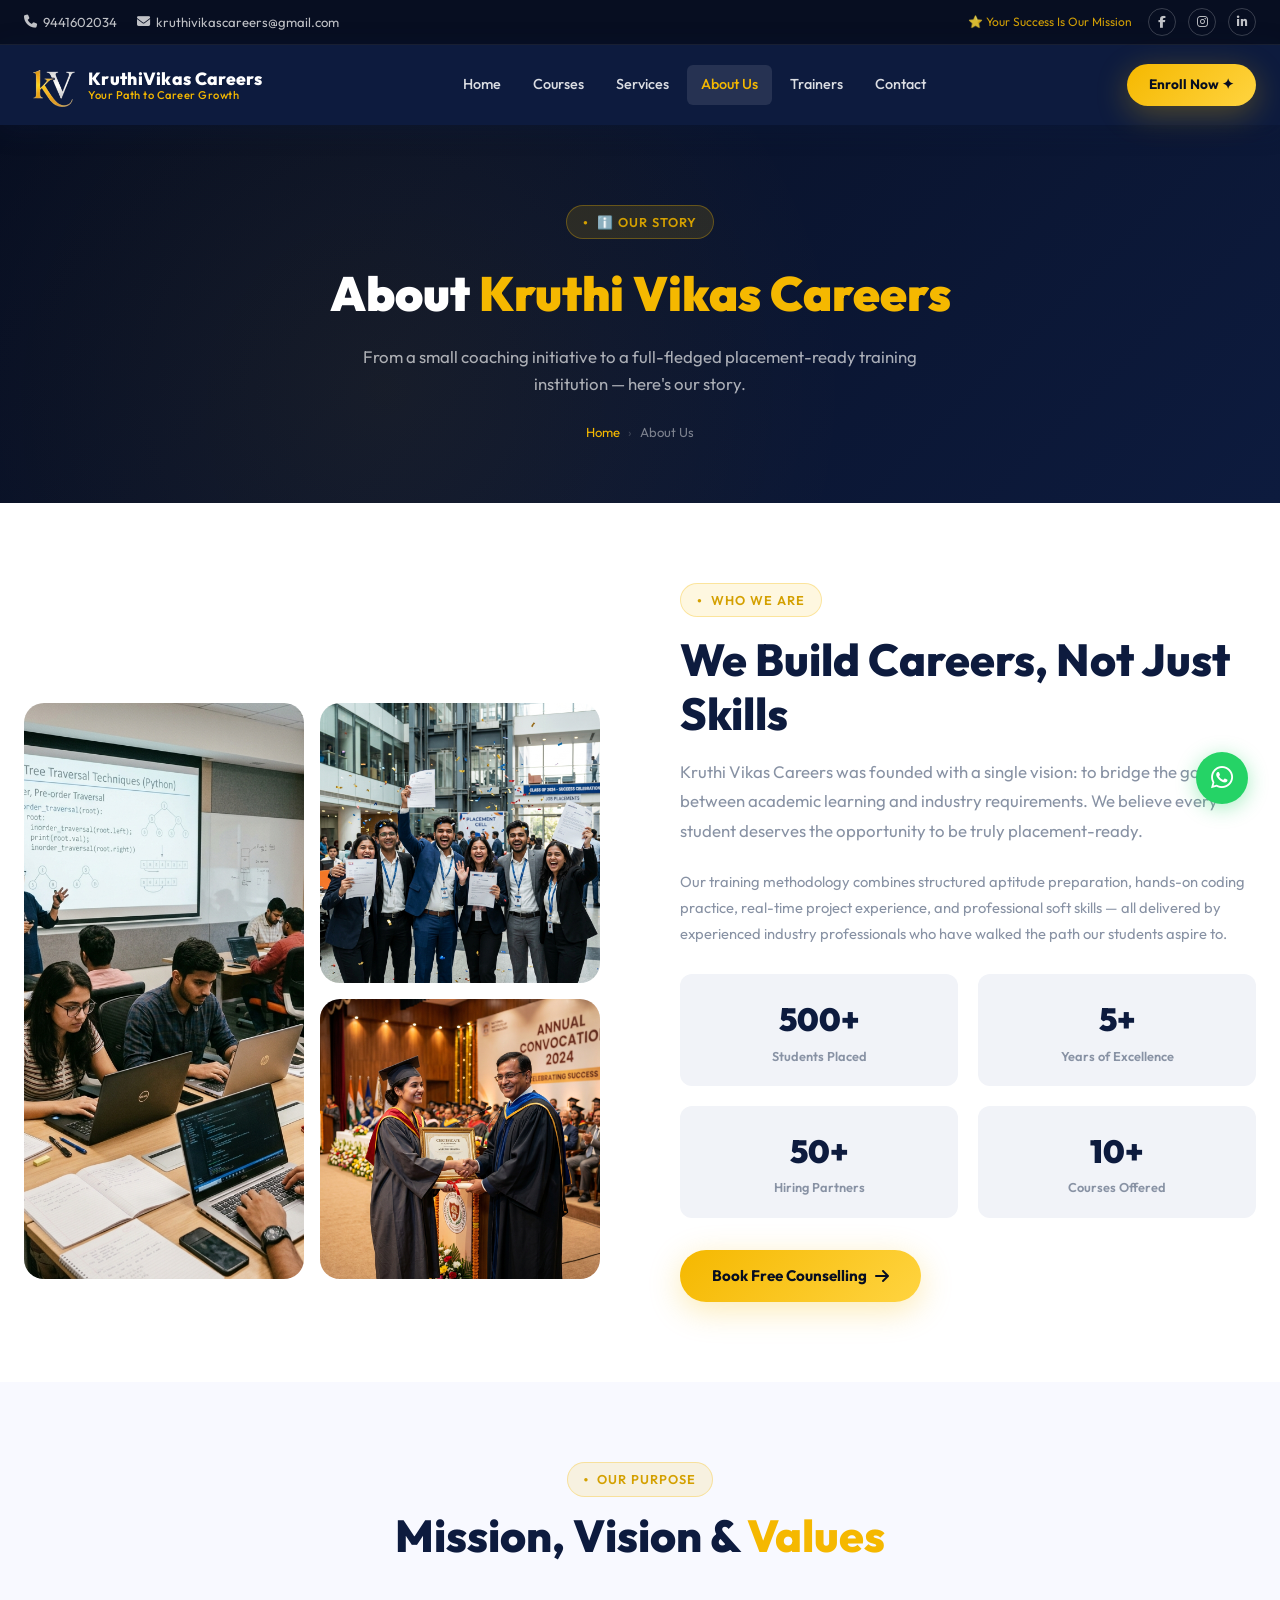
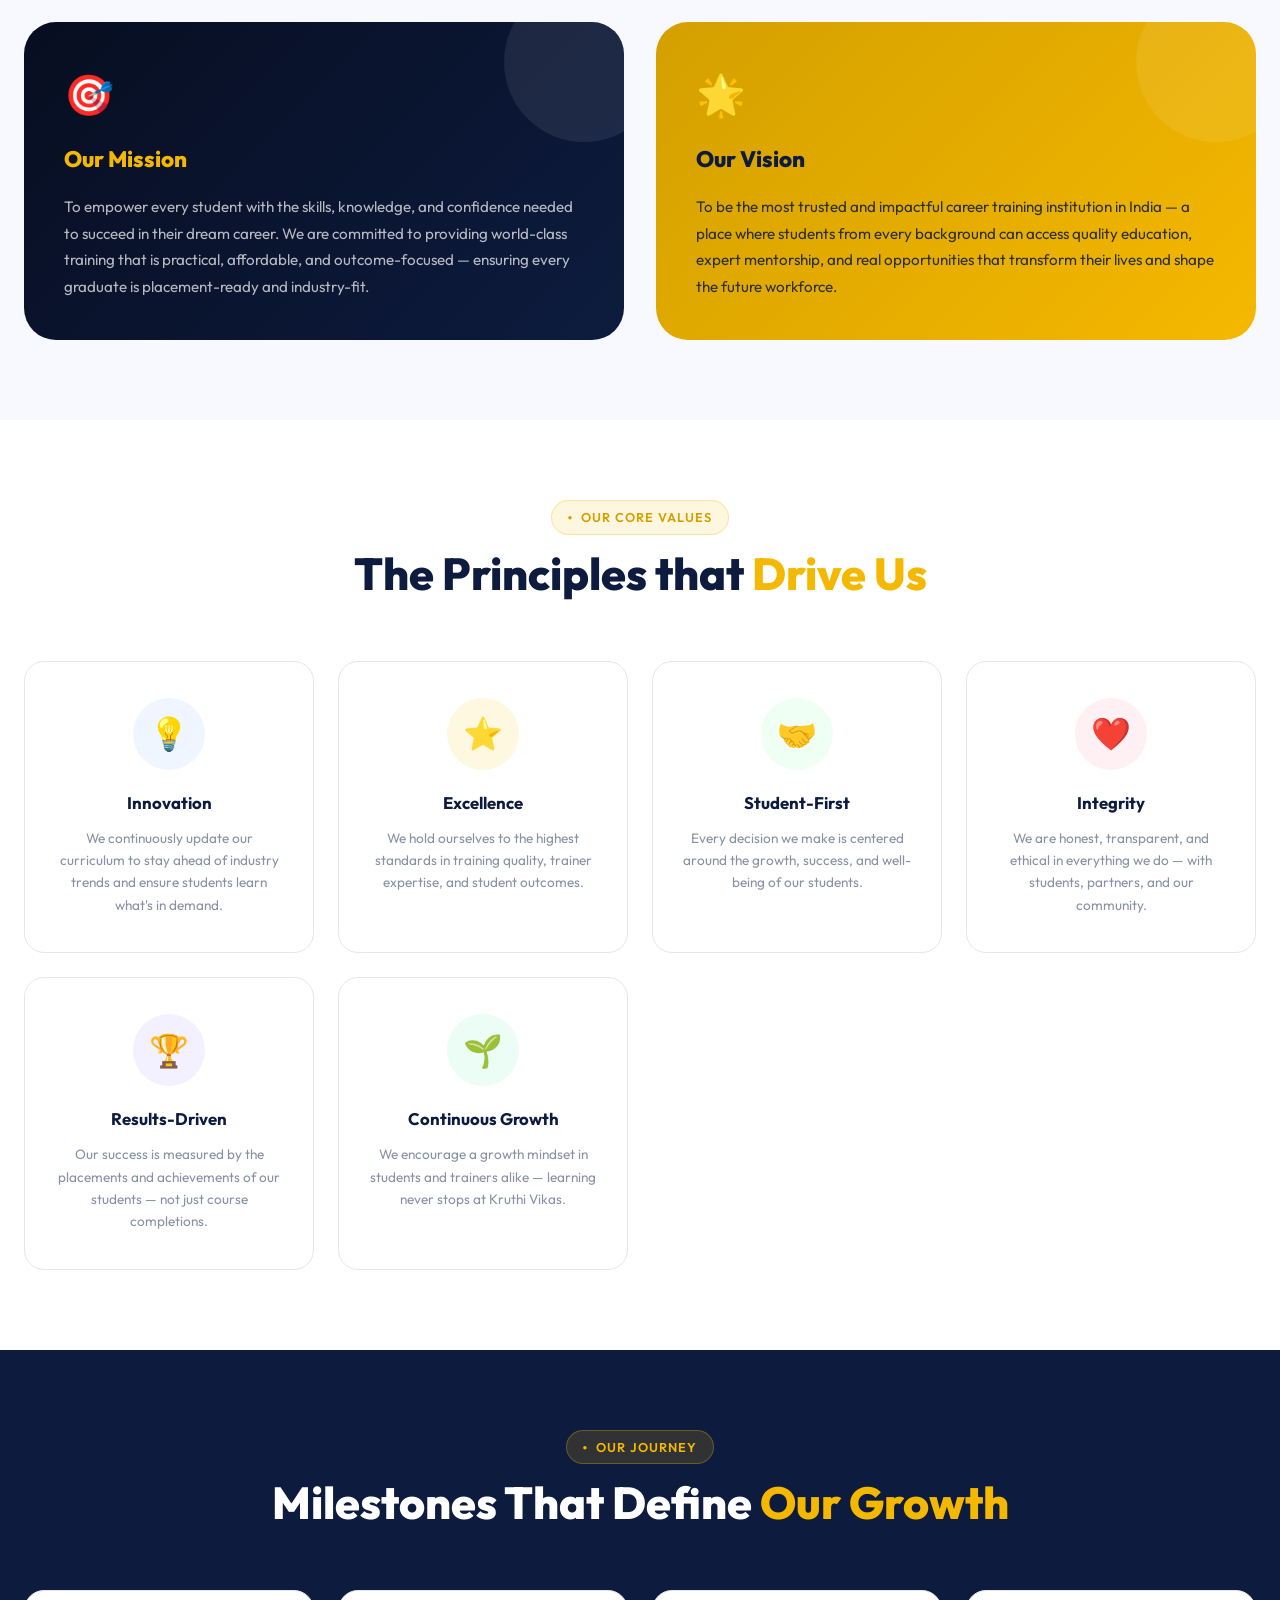
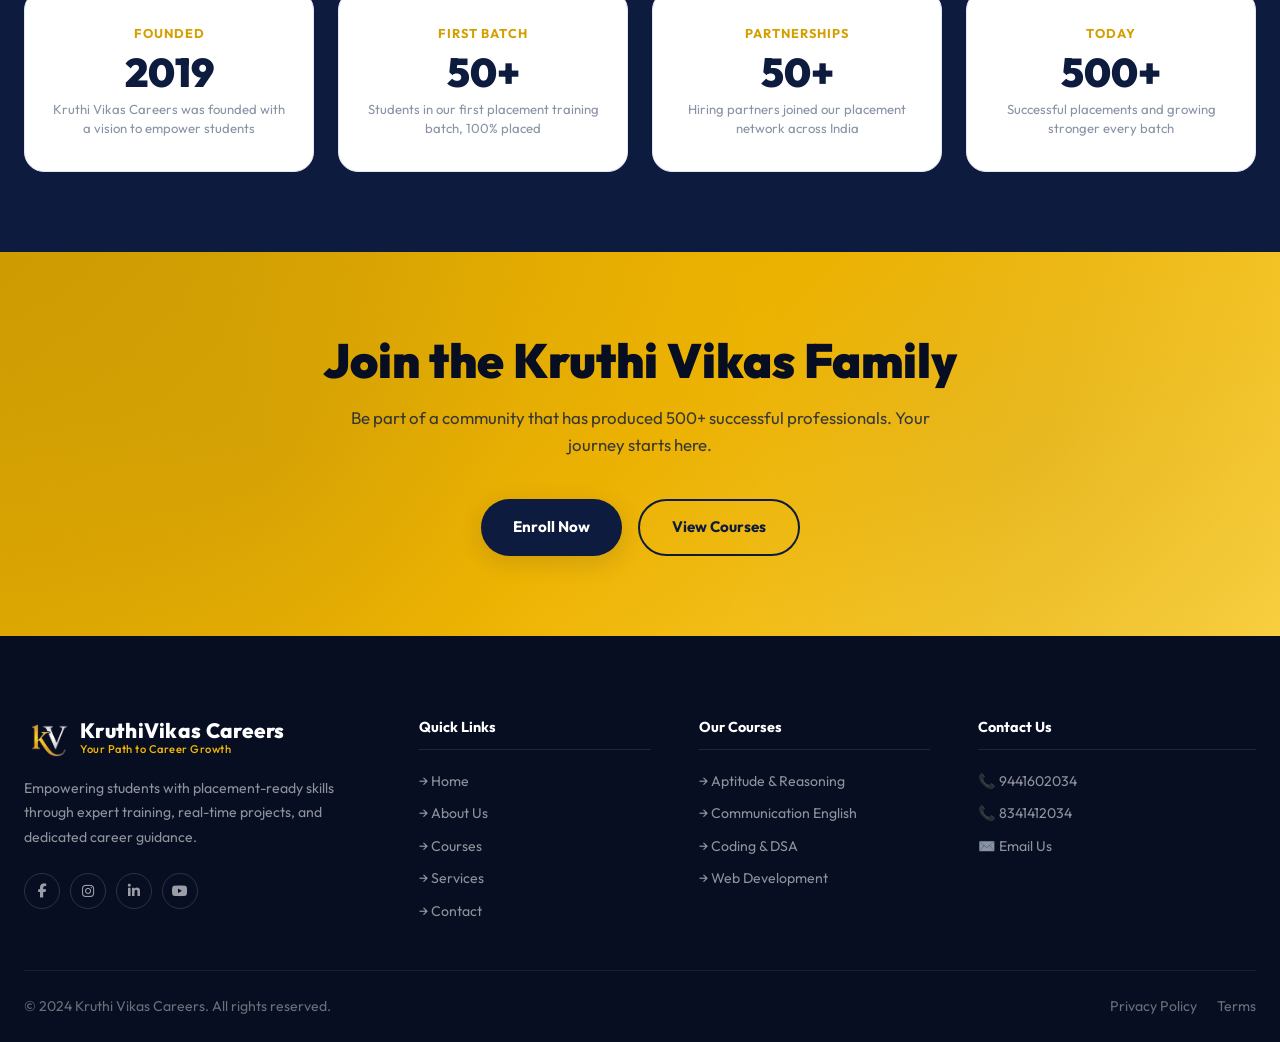
==== commit 20535a0a: "Logo Updated" ====
--- a/about.html
+++ b/about.html
@@ -58,7 +58,7 @@
 <nav id="navbar">
   <div class="container">
     <div class="nav-inner">
-      <a href="index.html" class="nav-logo"><div class="logo-icon">KV</div><div class="logo-text"><span class="name">KruthiVikas Careers</span><span class="tagline">Your Path to Career Growth</span></div></a>
+      <a href="index.html" class="nav-logo"><div class="logo-icon"><img src="assets/46ccb9069b9841e4b9cde6049a14264a.png" alt="KV Logo" /></div><div class="logo-text"><span class="name">KruthiVikas Careers</span><span class="tagline">Your Path to Career Growth</span></div></a>
       <ul class="nav-links">
         <li><a href="index.html">Home</a></li>
         <li><a href="courses.html">Courses</a></li>
@@ -72,7 +72,7 @@
   </div>
 </nav>
 <div class="mobile-nav" id="mobileNav">
-  <div class="mobile-nav-header"><a href="index.html" class="nav-logo"><div class="logo-icon" style="width:40px;height:40px;font-size:1.1rem;">KV</div><div class="logo-text"><span class="name">KruthiVikas Careers</span></div></a><button class="mobile-nav-close" id="mobileNavClose">✕</button></div>
+  <div class="mobile-nav-header"><a href="index.html" class="nav-logo"><div class="logo-icon" style="width:40px;height:40px;"><img src="assets/46ccb9069b9841e4b9cde6049a14264a.png" alt="KV Logo" /></div><div class="logo-text"><span class="name">KruthiVikas Careers</span></div></a><button class="mobile-nav-close" id="mobileNavClose">✕</button></div>
   <div class="mobile-nav-links"><a href="index.html">🏠 Home</a><a href="courses.html">📚 Courses</a><a href="services.html">⚡ Services</a><a href="about.html">ℹ️ About Us</a><a href="trainers.html">👨‍🏫 Trainers</a><a href="contact.html">📞 Contact</a></div>
   <div class="mobile-nav-footer"><div class="mobile-nav-cta"><a href="contact.html" class="btn btn-primary" style="justify-content:center;">Enroll Now ✦</a></div></div>
 </div>
@@ -240,7 +240,7 @@
 <footer>
   <div class="container">
     <div class="footer-main">
-      <div class="footer-brand"><a href="index.html" class="nav-logo"><div class="logo-icon" style="width:44px;height:44px;font-size:1.2rem;">KV</div><div class="logo-text"><span class="name">KruthiVikas Careers</span><span class="tagline" style="color:var(--gold);">Your Path to Career Growth</span></div></a><p>Empowering students with placement-ready skills through expert training, real-time projects, and dedicated career guidance.</p><div class="footer-social"><a href="#"><i class="fab fa-facebook-f"></i></a><a href="#"><i class="fab fa-instagram"></i></a><a href="#"><i class="fab fa-linkedin-in"></i></a><a href="#"><i class="fab fa-youtube"></i></a></div></div>
+      <div class="footer-brand"><a href="index.html" class="nav-logo"><div class="logo-icon" style="width:44px;height:44px;"><img src="assets/46ccb9069b9841e4b9cde6049a14264a.png" alt="KV Logo" /></div><div class="logo-text"><span class="name">KruthiVikas Careers</span><span class="tagline" style="color:var(--gold);">Your Path to Career Growth</span></div></a><p>Empowering students with placement-ready skills through expert training, real-time projects, and dedicated career guidance.</p><div class="footer-social"><a href="#"><i class="fab fa-facebook-f"></i></a><a href="#"><i class="fab fa-instagram"></i></a><a href="#"><i class="fab fa-linkedin-in"></i></a><a href="#"><i class="fab fa-youtube"></i></a></div></div>
       <div class="footer-col"><h4>Quick Links</h4><ul><li><a href="index.html">→ Home</a></li><li><a href="about.html">→ About Us</a></li><li><a href="courses.html">→ Courses</a></li><li><a href="services.html">→ Services</a></li><li><a href="contact.html">→ Contact</a></li></ul></div>
       <div class="footer-col"><h4>Our Courses</h4><ul><li><a href="courses.html">→ Aptitude & Reasoning</a></li><li><a href="courses.html">→ Communication English</a></li><li><a href="courses.html">→ Coding & DSA</a></li><li><a href="courses.html">→ Web Development</a></li></ul></div>
       <div class="footer-col"><h4>Contact Us</h4><ul><li><a href="tel:9441602034">📞 9441602034</a></li><li><a href="tel:8341412034">📞 8341412034</a></li><li><a href="mailto:kruthivikascareers@gmail.com">✉️ Email Us</a></li></ul></div>
--- a/assets/style.css
+++ b/assets/style.css
@@ -209,13 +209,16 @@
 .nav-logo { display: flex; align-items: center; gap: 12px; flex-shrink: 0; }
 .nav-logo .logo-icon {
   width: 52px; height: 52px;
-  background: linear-gradient(135deg, var(--gold), var(--gold-dark));
   border-radius: var(--radius-md);
   display: grid; place-items: center;
-  font-size: 1.5rem;
-  font-weight: 900;
-  color: var(--navy-dark);
-  box-shadow: var(--shadow-gold);
+  overflow: hidden;
+  flex-shrink: 0;
+}
+.nav-logo .logo-icon img {
+  width: 100%;
+  height: 100%;
+  object-fit: contain;
+  display: block;
 }
 .nav-logo .logo-text { line-height: 1.2; }
 .nav-logo .logo-text .name {
